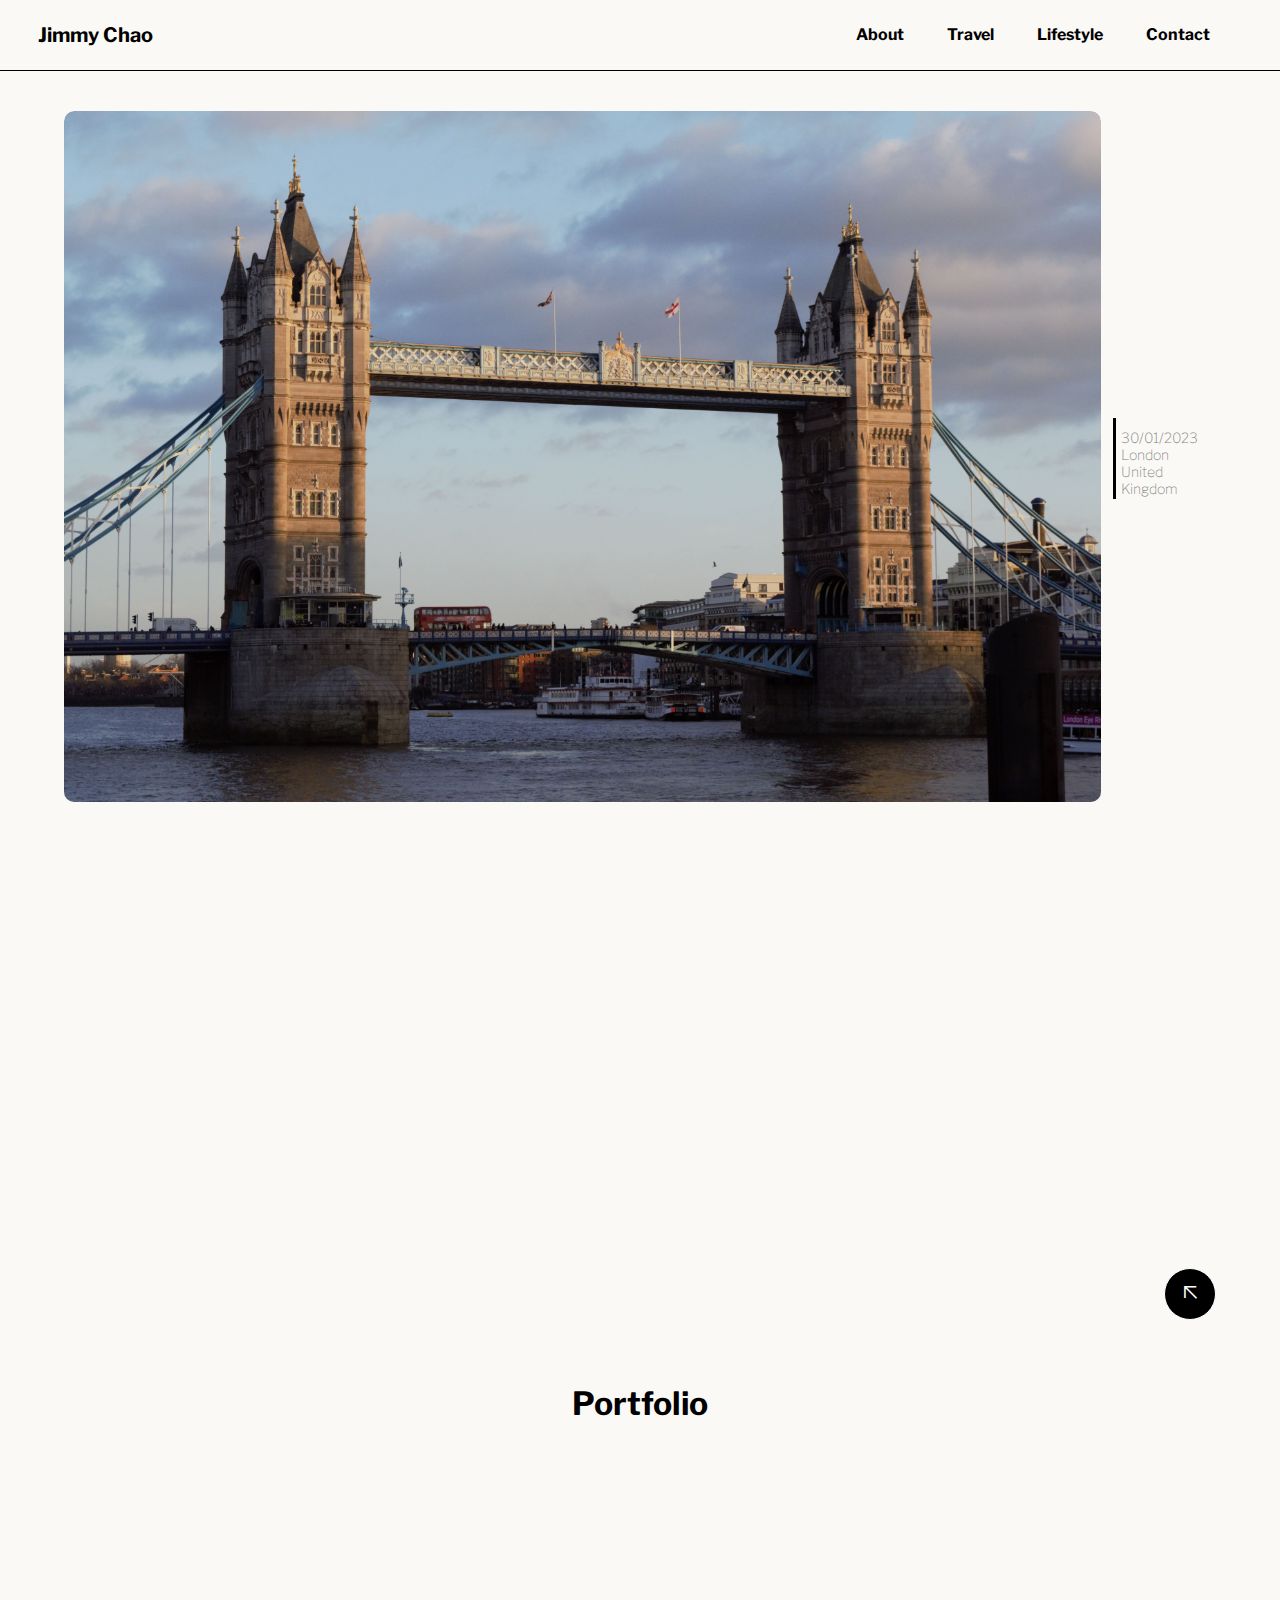
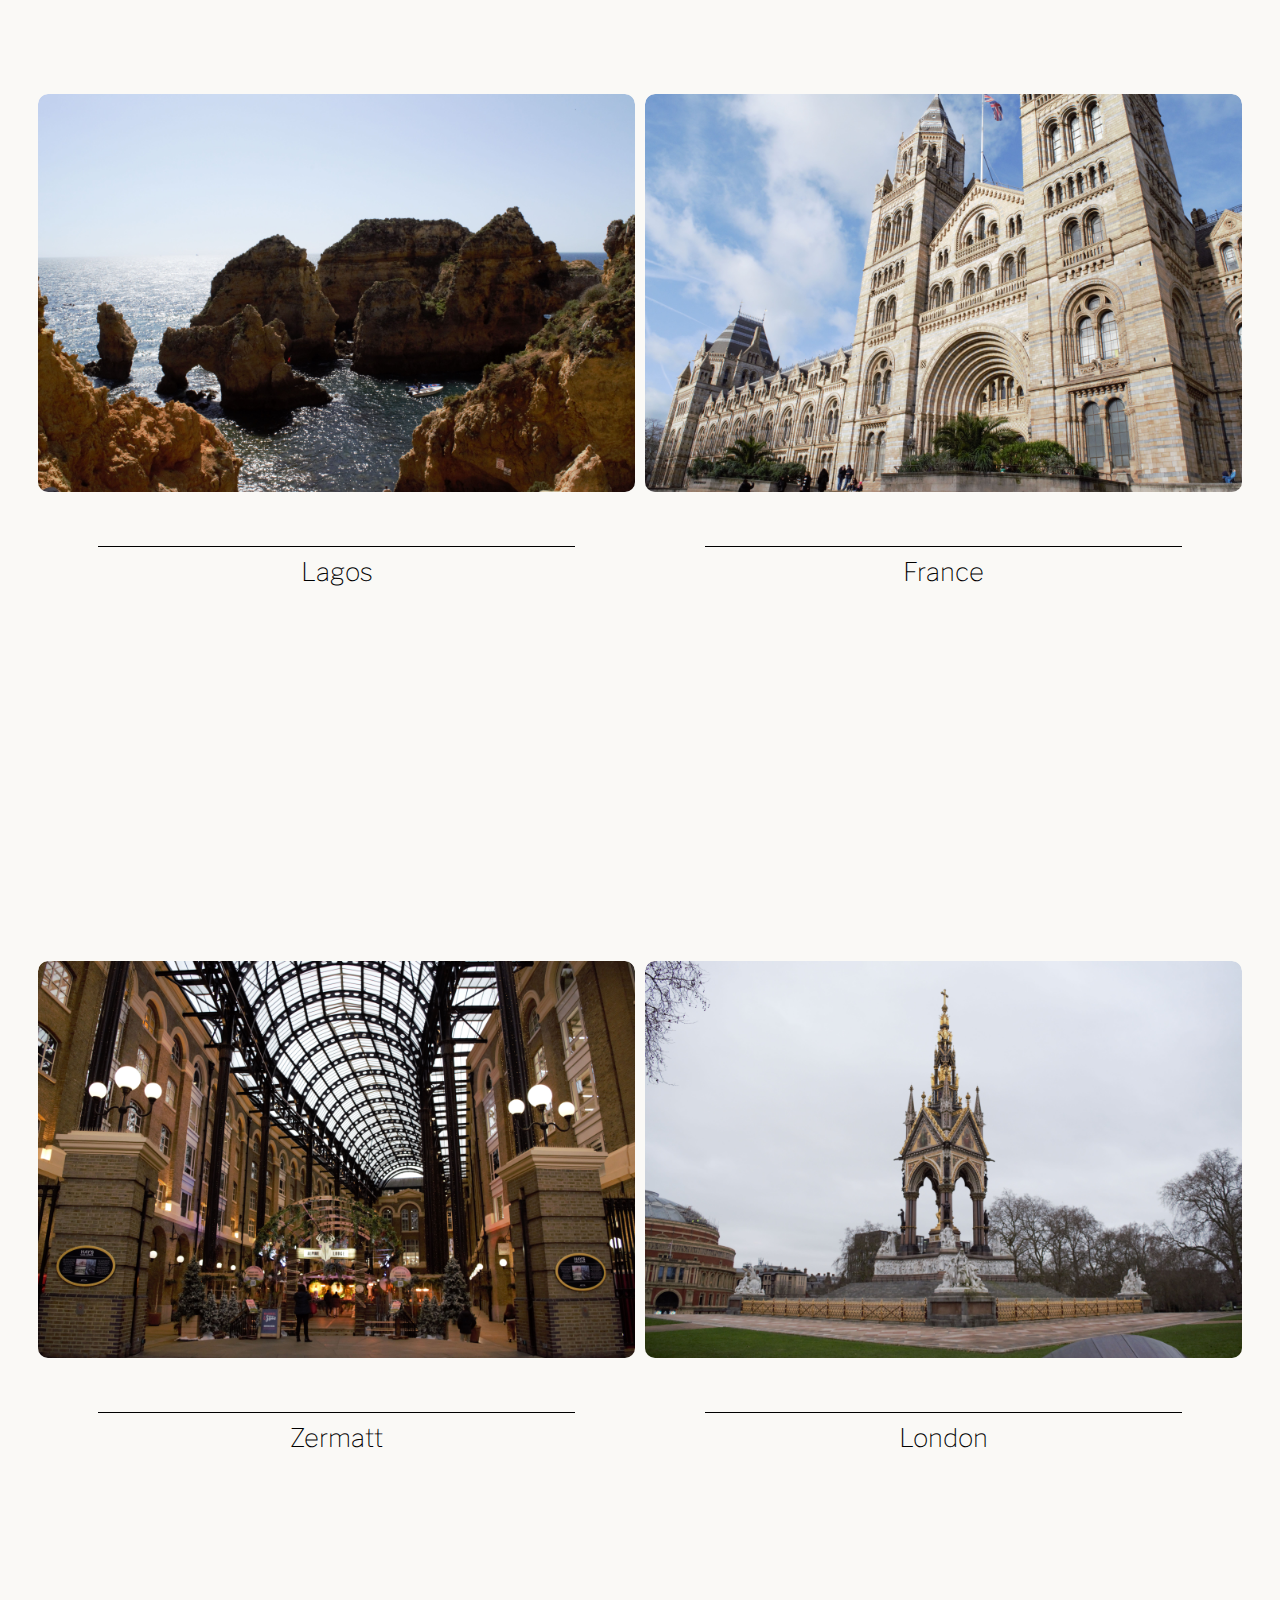
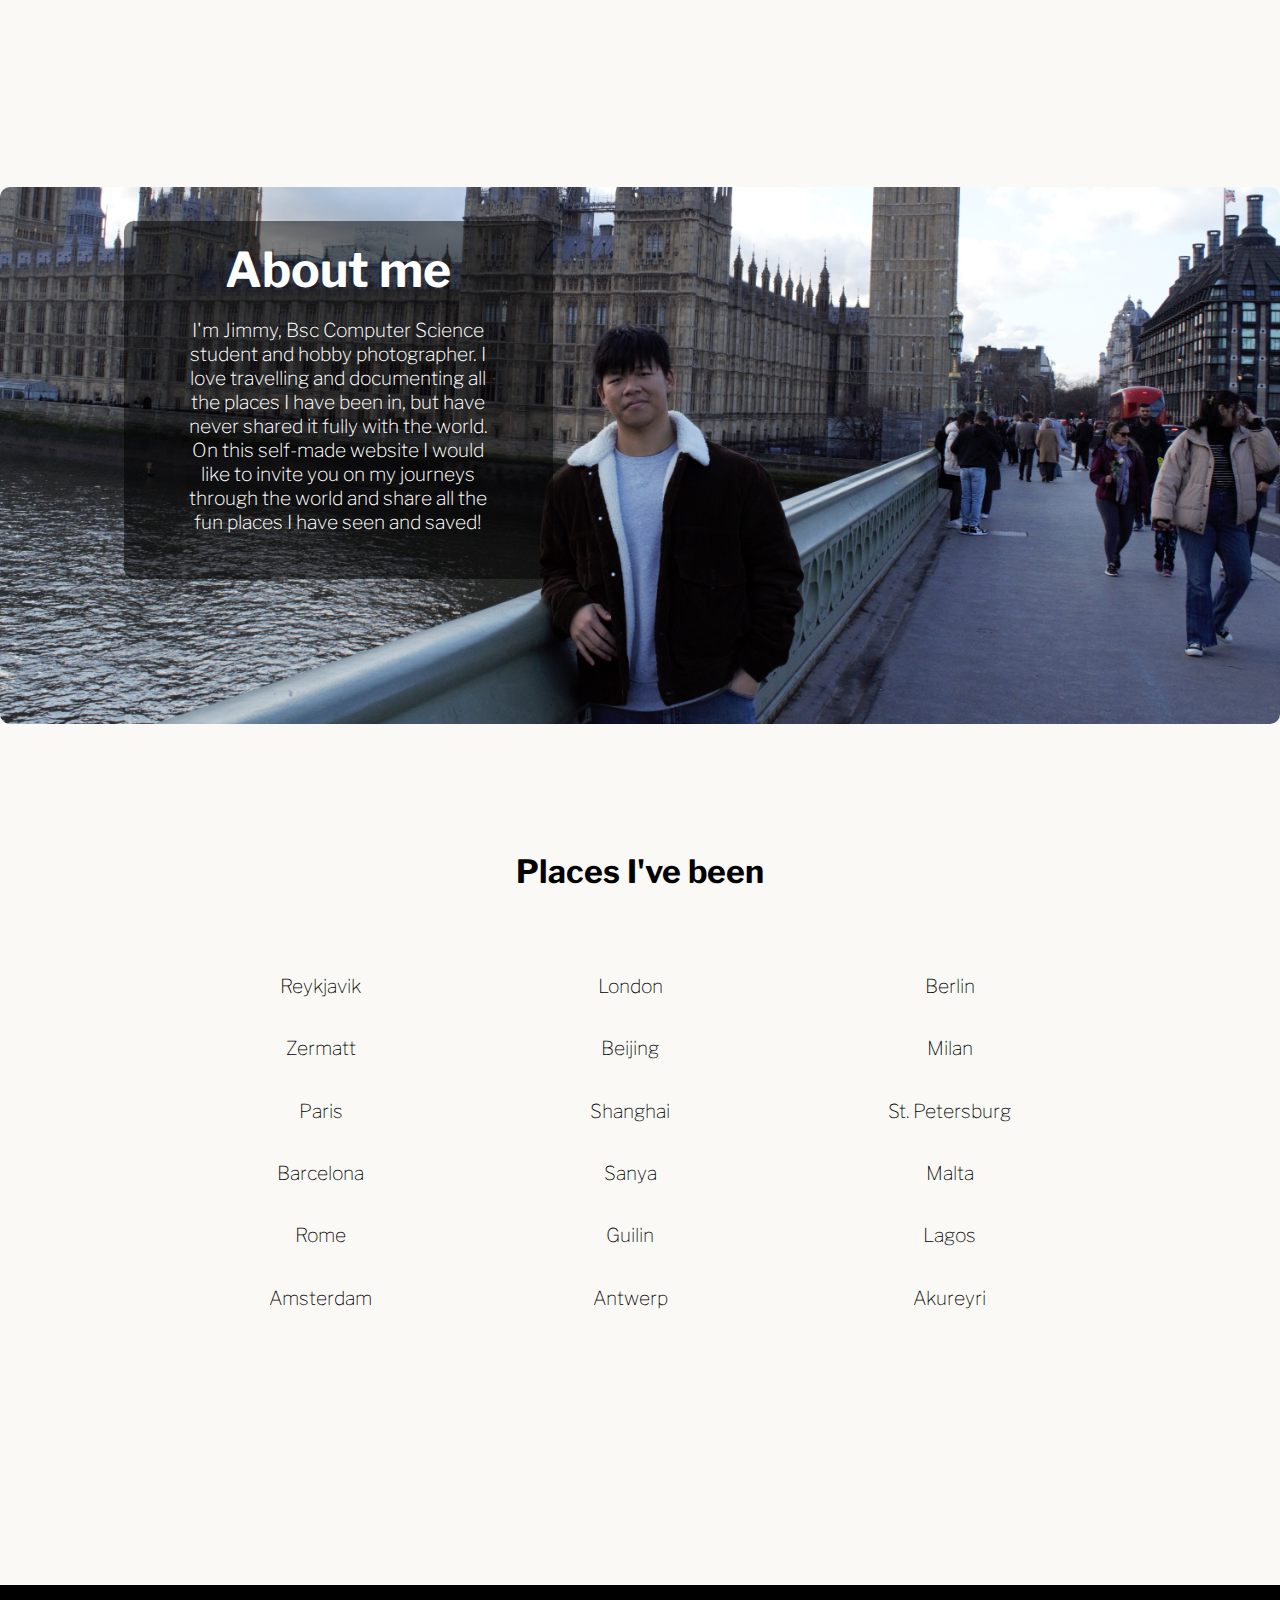
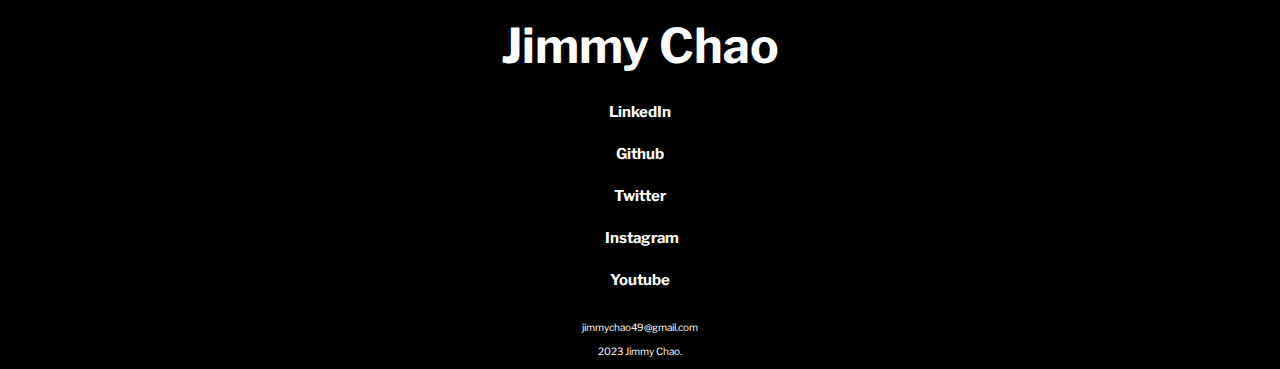
==== index.html @ b3ffdde3 "added images to london, lagos page" ====
<!DOCTYPE html>
<html lang="en">
<head>
    <script src="main.js"></script>
    <meta charset="UTF-8">
    <meta http-equiv="X-UA-Compatible" content="IE=edge">
    <meta name="viewport" content="width=device-width, initial-scale=1.0">
    <link rel="stylesheet" href="main.css">
    <title>Jimmy Chao</title>
    <link rel="stylesheet" href="https://cdnjs.cloudflare.com/ajax/libs/font-awesome/4.7.0/css/font-awesome.min.css">
    <link rel="preconnect" href="https://fonts.googleapis.com">
    <link rel="preconnect" href="https://fonts.gstatic.com" crossorigin>
    <link href="https://fonts.googleapis.com/css2?family=Libre+Franklin:wght@100;500;700&family=Unna:wght@400;700&display=swap" rel="stylesheet">
    <link rel="stylesheet" href="https://fonts.googleapis.com/css2?family=Material+Symbols+Outlined:opsz,wght,FILL,GRAD@20..48,100..700,0..1,-50..200" />
</head>

<body>

    <div class="navbar">
        <a class="navbrand" href="index.html"><h1 >Jimmy Chao</h1></a>

        <div id="myNav" class="overlay">
            <a href="javascript:void(0)" class="closebtn" onclick="closeNav()">&times;</a>
            <div class="overlaymenu">
                <a class="overlaycontent" href="#aboutme">About</a>
                <a class="overlaycontent" href="#">Travel</a>
                <a class="overlaycontent" href="#">Lifestyle</a>
                <a class="overlaycontent" href="#contact">Contact</a>
            </div>
        </div>
        <span class="hamburger" onclick="openNav()"><i class="fa fa-bars fa-2x" aria-hidden="true"></i></span>

    </div>

    <div class="highlighted" id="highlighted">
        <a class="box2" href="london.html"><img src="images/London/2.jpg"></a>  
        <div class="box1">
            <p class="imgtext">30/01/2023</p>
            <p class="imgtext">London</p>
            <p class="imgtext">United Kingdom</p>
        </div>
    </div>

    <a href="#top"><div class="arrowup"><span class="material-symbols-outlined">
        arrow_insert
        </span></div></a>

    <h2 class="showcasetitle">Portfolio</h2>
    <div class="showcase">
        <div class="showcasebox1">
            <a href="lagos22.html" class="showcaseimgbox"><img src="images/Lagos22/12.jpg"></a>
            <a href="comingsoon.html" class="showcasetextbox"><p>Lagos</p></a>
        </div>
        <div class="showcasebox2">
            <a class="showcaseimgbox" href="comingsoon.html"><img src="images/London/10.jpg"></a>
            <a class="showcasetextbox" href="comingsoon.html"><p>France</p></a>
        </div>
        <div class="showcasebox3">
            <a class="showcaseimgbox" href="comingsoon.html"><img src="images/London/4.jpg"></a>
            <a class="showcasetextbox" href="comingsoon.html"><p>Zermatt</p></a>
        </div>
        <div class="showcasebox4">
            <a class="showcaseimgbox" href="comingsoon.html"><img src="images/London/7.jpg"></a>
            <a class="showcasetextbox" href="comingsoon.html"><p>London</p></a>
        </div>
    </div>

    <div class="aboutme" id="aboutme">
        <img class="aboutmeimg" src="images/aboutme.jpg">
        <div class="abttextbox">
            <h1>About me</h1>
            <p> I'm Jimmy, Bsc Computer Science student and hobby photographer. 
                I love travelling and documenting all the places I have been in,
                but have never shared it fully with the world. On this self-made 
                website I would like to invite you on my journeys through the world
                and share all the fun places I have seen and saved!
            </p>
        </div>
    </div>

    <h2 id="Places">Places I've been</h2>
    <div class="placeslistbox">
        <ul class="itemlistbox1">
            <li><a href="comingsoon.html">Reykjavik</a></li>
            <li><a href="comingsoon.html">Zermatt</a></li>
            <li><a href="comingsoon.html">Paris</a></li>
            <li><a href="comingsoon.html">Barcelona</a></li>
            <li><a href="comingsoon.html">Rome</a></li>
            <li><a href="comingsoon.html">Amsterdam</a></li>
            </ul>
        <ul class="itemlistbox2">
            <li><a href="london.html">London</a></li>
            <li><a href="comingsoon.html">Beijing</a></li>
            <li><a href="comingsoon.html">Shanghai</a></li>
            <li><a href="comingsoon.html">Sanya</a></li>
            <li><a href="comingsoon.html">Guilin</a></li>
            <li><a href="comingsoon.html">Antwerp</a></li>
        </ul>
        <ul class="itemlistbox3">
            <li><a href="comingsoon.html">Berlin</a></li>
            <li><a href="comingsoon.html">Milan</a></li>
            <li><a href="comingsoon.html">St. Petersburg</a></li>
            <li><a href="comingsoon.html">Malta</a></li>
            <li><a href="lagos22.html">Lagos</a></li>
            <li><a href="comingsoon.html">Akureyri</a></li>
        </ul>
    </div>

    <footer id="contact">
        <a href="#top" class="footerBrand"><h1>Jimmy Chao</h1></a>
        <ul class="footerbox1">
            <li><a href="https://www.linkedin.com/in/jimmychao21"><i class="fa fa-linkedin-square fa-2x"></i><h5>LinkedIn</h5></a></li>
            <li><a href="https://github.com/Jimmychao49"><i class="fa fa-github fa-2x"></i><h5>Github</h5></a></li>
            <li><a href="index.html"><i class="fa fa-twitter fa-2x"></i><h5>Twitter</h5></a></li>
            <li><a href="https://www.instagram.com/jimmychao_/"><i class="fa fa-instagram fa-2x" aria-hidden="true"></i>
                <h5>Instagram</h5></a></li>
            <li><a href="index.html"><i class="fa fa-youtube-play fa-2x"></i><h5>Youtube</h5></a></li>
        </ul>

        <div class="footerbox2">
            <p>jimmychao49@gmail.com<br><br>2023 Jimmy Chao.</p>
        </div>
    </footer>


</body>
</html>
---- main.css ----
html {
    scroll-behavior: smooth;
    overflow-x: hidden;
}

body {
    margin: 0;
    padding: 0;
    font-family: "Libre Franklin";
    width: auto;
    background-color: #FAF9F6;
}

h2 {
    font-size: 32px;
    margin: 5% 0 5% 0;
    text-align: center;
}

a {
    color: black;
    text-decoration: none;
}

/*navbar*/
@media only screen and (min-width: 0px) and (max-width: 1030px) {
    .navbar {
        width: 100%;
        height: 50px;
        margin-top: 10px;
        border-bottom: 1px solid black;
    }

    .navbrand {
        width: 85%;
        display:inline-block;
        height: 20px;
        margin: 0;
        font-size: 10px;
    }

    .navbrand h1 {
        padding-left: 5%;
    }

    .overlay {
        height: 0;
        width: 100%;
        position: fixed;
        z-index: 1;
        top: 0;
        left: 0;
        background-color: rgb(0,0,0);
        background-color: rgba(0,0,0, 0.8);
        overflow-x: hidden;
        transition: 0.5s;
    }

    .overlaymenu {
        position: relative;
        top: 10%;
        width: 100%;
        text-align: center;
        margin-top: 30px;
      }

      .overlay a {
        padding: 20px;
        text-decoration: none;
        font-size: 36px;
        color: white;
        display: block;
        transition: 0.3s;
      }
      
      .overlay a:hover, .overlay a:focus {
        color: navy;
      }
      
      .overlay .closebtn {
        position: absolute;
        top: 20px;
        right: 45px;
        font-size: 60px;
      }
}

@media only screen and (min-width: 1030px) {
    .navbar {
        width: 100%;
        height: 60px;
        margin-top: 10px;
        border-bottom: 1px solid black;
    }

    .navbrand {
        width: 60%;
        display:inline-block;
        margin: 0;
        font-size: 10px;
    }

    .navbrand h1 {
        padding-left: 5%;
        transition: color 0.3s;
    }

    .navbrand h1:hover {
        color: navy;
    }

    .overlay {
        padding-right: 50px;
        padding-top: 15px;
        height: 100%;
        display: inline-block;
        float:right;
    }

    .overlay a:hover, .overlay a:focus {
        color: navy;
      }

    .overlaycontent {
        text-align: center;
        padding: 20px;
        font-weight: bold;
    }
    .closebtn {
        position: absolute;
        top: -50px;
        height: 0;
        width: 0;
    }

    .hamburger {
        position: absolute;
        top: -50px;
        width: 0;
        height: 0;
    }

}

/* Highlight area*/
@media only screen and (min-width: 0px) {
    .highlighted {
        display: grid;
        max-height: 65vh;
        padding: 10vw 3vw 0 3vw;
        margin-bottom: 100px;
    }

    .box1 {
        grid-row: 2;
        width: 90%;
        height: auto;
        padding-top: 10px;
        margin-top: 10px;
        border-top: 1px solid black;
        margin-left: auto;
        margin-right: auto;
        text-align: center;
        font-weight: 100;
    }

    .imgtext {
        color: gray;
        display: inline;
        margin: 0;
        border-left: 1px solid gray;
        padding: 0 5px 0 5px;
    }

    .box2 {
        grid-row: 1;
        width: 100%;
        max-height: 300px;
        float: left;
        border-radius: 10px;
    }

    .box2 img {
        max-height: 300px;
        width: 100%;
        border-radius: 10px;
        overflow: hidden;
        transform: scale(1);
        transition: transform 1s;
        object-position: center;
    }

    .box2 img:hover {
        transform: scale(1.2);
    }
}
@media only screen and (min-width: 767px) {
    .highlighted {
        display: grid;
        max-height: 65vh;
        padding: 10vw 3vw 0 3vw;
        margin-bottom: 300px;
    }

    .box1 {
        grid-row: 2;
        width: 80%;
        height: auto;
        padding-top: 10px;
        padding-left: 40px;
        border-top: 1px solid black;
        margin-left: auto;
        margin-right: auto;
        text-align: left;
        font-weight: 100;
        margin-top: 10px;
    }

    .imgtext {
        color: gray;
        display: inline;
        margin: 0;
        border-left: 1px solid gray;
        padding: 0  5px 0 5px;
    }

    .box2 {
        grid-row: 1;
        width: 100%;
        max-height: 700px;
        float: left;
        overflow: hidden;
    }

    .box2 img {
        max-height: 700px;
        width: 100%;
        border-radius: 10px;
        overflow: hidden;
    }

    .box2:hover {
        background-size: 250%;
    }
}
@media only screen and (min-width: 1030px) {
    .highlighted {
        display: grid;
        width: 90%;
        max-height: 65vh;
        padding: 2vw 3vw 0 3vw;
        margin: 0 auto 700px auto;
    }

    .box1 {
        grid-row: 1;
        grid-column: 2;
        width: auto;
        height: 70px;
        padding-top: 10%;
        padding-left: 0;
        border-left: 3px solid black;
        border-top: 0;
        margin: auto 0 auto 10%;
        text-align: left;
        font-weight: 100;
    }

    .imgtext {
        color: gray;
        display: block;
        margin: 0;
        padding: 0 5px 0 5px;
        border-bottom: 0;
        font-size: 14px;
        border-left: 0;
    }

    .box2 {
        grid-row: 1;
        width: auto;
        max-height: 900px;
        float: left;
        overflow: hidden;
    }

    .box2 img {
        max-height: 900px;
        width: 100%;
        border-radius: 10px;
        overflow: hidden;
    }

    .box2:hover {
        background-size: 250%;
    }
}



.headlinetext {
    font-family: "Unna";
    color: black;
    margin: auto;
    float: left;
    font-size: 5vw;
}/* END highlight area */

.arrowup {
    position: -webkit-sticky;
    position: -moz-sticky;
    position: -o-sticky;
    position: -ms-sticky;
    position: sticky;
    overflow: hidden;
    top: 90vh;
    background-color: black;
    border-radius: 50px;
    width: 50px;
    height: 50px;
    margin: -10% 5% 5% auto;
    border: 1px solid white;
    transition: background-color 0.5s, border 0.5s;
    z-index: 10;
}

.material-symbols-outlined {
    overflow: hidden;
  font-variation-settings:
  'FILL' 0,
  'wght' 400,
  'GRAD' 0,
  'opsz' 100;
  color: white;
  padding: 25%;
  border-radius: 50px;
  transition: color 0.5s;
}

.arrowup:hover  {
    background-color: white;
    border: 1px solid black;
}

.material-symbols-outlined:hover {
    color: black;
}
/*START showcase area */

@media only screen and (min-width: 0px) {
    .showcase {
        margin: auto;
        display: grid;
        height: 180vh;
        overflow: hidden;
        padding: 3vw;
        margin-bottom: 10vh;
    }

    .showcasebox1 {
        margin-left: auto;
        margin-right: auto;
        grid-row: 1;
    }
    .showcasebox2 {
        margin-left: auto;
        margin-right: auto;
        grid-row: 2;
    }
    .showcasebox3 {
        grid-row: 3;
        margin-left: auto;
        margin-right: auto;

    }
    .showcasebox4 {
        grid-row: 4;
        margin-left: auto;
        margin-right: auto;
    }

    .showcasetextbox p {
        border-top: 1px solid black;
        width: 80%;
        padding-top: 1vh;
        margin-left: auto;
        margin-right: auto;
        text-align: center;
        font-weight: 100;
        font-size: 5vw;
    }

    .showcaseimgbox {
        display: block;
        width: auto;
        max-height: 300px;
        overflow: hidden;
        margin: 0;
        border-radius: 10px;
    }

    .showcaseimgbox img {
        width: 100%;
        max-height: 300px;
        border-radius: 10px;
        transform: scale(1);
        transition: transform 1s;
        object-position: center;
    }

    .showcaseimgbox img:hover {
        transform: scale(1.2);
    }
}
@media only screen and (max-height: 750px) {
    .showcase {
        height: 230vh;
    }
}
@media only screen and (min-width: 767px) {
    .showcase {
        display: grid;
        height: 250vh;
        overflow: hidden;
    }

    .showcasebox1 {
        margin-left: auto;
        margin-right: auto;
        grid-row: 1;
    }
    .showcasebox2 {
        margin-left: auto;
        margin-right: auto;
        grid-row: 2;
    }
    .showcasebox3 {
        grid-row: 3;
        margin-left: auto;
        margin-right: auto;

    }
    .showcasebox4 {
        grid-row: 4;
        margin-left: auto;
        margin-right: auto;
    }

    .showcasetextbox p {
        display: block;
        border-top: 1px solid black;
        width: 80%;
        padding-top: 10px;
        margin-left: auto;
        margin-right: auto;
        text-align: center;
        margin-top: 50px;
    }

    .showcaseimgbox {
        width: 100%;
        max-height: 1000px;
        overflow: hidden;
        margin: 0;
    }

    .showcaseimgbox img {
        width: 100%;
        max-height: 1000px;
        border-radius: 10px;
    }
}
@media only screen and (max-height: 1000px) and (min-width: 767px) {
    .showcase {
        height: 350vh;
    }
}
@media only screen and (min-width: 1030px) {
    .showcase {
        display: grid;
        max-height: 200vh;
        margin-bottom: 100px;
        overflow: hidden;
        grid-gap: 10px;
        box-sizing: border-box;
        align-items: center;
        justify-content: center;
        grid-auto-columns: 1fr;
    }

    .showcasebox1 {
        margin-left: auto;
        margin-right: auto;
        grid-column: 1;
        grid-row: 1;
    }
    .showcasebox2 {
        margin-left: auto;
        margin-right: auto;
        grid-column: 2;
        grid-row: 1;
    }
    .showcasebox3 {
        grid-row: 2;
        grid-column: 1;
        margin-left: auto;
        margin-right: auto;

    }
    .showcasebox4 {
        grid-row: 2;
        grid-column: 2;
        margin-left: auto;
        margin-right: auto;
    }

    .showcasetextbox p {
        border-top: 1px solid black;
        width: 80%;
        padding-top: 1vh;
        margin-left: auto;
        margin-right: auto;
        text-align: center;
        font-size: 2vw;
    }

    .showcaseimgbox {
        display: block;
        max-width: 100%;
        max-height: 900px;
        overflow: hidden;
        margin: 0;
        border-radius: 10px;

    }

    .showcaseimgbox img {
        width: 100%;
        max-height: 900px;
    }
}

/*START aboutme area*/
@media only screen and (min-width: 0px) {
    .aboutme {
        margin: 3vw;
        margin-top: 10vh;
        height: 80vh;
        background-size: cover;
        border-radius: 10px 10px 0px 0px;
        overflow: hidden;
    }

    .aboutmeimg {
        width: 100%;
        max-height: 50vh;
        margin: 0;
    }
    
    .abttextbox {
        margin-top: -10px;
        width: 100%;
        height: auto;
        background-color: rgba(0,0,0,0.9);
        color: white;
        border-radius: 0 0 10px 10px;
    }
    
    .abttextbox p {
        font-size: 4.5vw;
        padding: 0 2vw 0 2vw;
        font-weight: 200;
        text-align: center;
        padding-bottom: 5vw;
    }
    
    .abttextbox h1 {
        text-align: center;
        margin: 0;
        padding: 20px 0px 0px 0px;
        font-size: 10vw;
    }
}
@media only screen and (min-width: 767px) {
    .aboutme {
        margin: 3vw;
        margin-top: 10vh;
        height: 100vh;
        background-size: cover;
        border-radius: 10px 10px 0px 0px;
        overflow: hidden;
    }

    .aboutmeimg {
        width: 100%;
        height: auto;
        margin: 0;
    }
    
    .abttextbox {
        margin-top: -10px;
        width: 100%;
        height: auto;
        background-color: rgba(0,0,0,0.9);
        color: white;
        border-radius: 0 0 10px 10px;
        padding-bottom: 5vw;
    }
    
    .abttextbox p {
        font-size: 3vw;
        padding: 0 2vw 0 2vw;
        font-weight: 200;
        text-align: center;
    }

    .abttextbox h1 {
        text-align: center;
        margin: 0;
        padding: 40px 0px 0px 0px;
        font-size: 6vw;
    }
}
@media only screen and (max-height: 1000px) and (min-width: 767px) {
    .aboutme {
        height: 120vh;
    }

    .aboutmeimg {
        max-height: 900px;
        width: 100%;
    }

}
@media only screen and (min-width: 1030px) {
    .aboutme {
        margin: 5% 0 5% 0;
        padding: 2%;
        height: 54vh;
        background-image: url("images/aboutme.jpg");
        background-position: bottom 20% left 10%;
        background-size: cover;
        border-radius: 10px;
    }

    .aboutmeimg {
        width: 0;
        height: 0;
    }
    
    .abttextbox {
        margin-left: 8%;
        padding: 0px 30px 0px 30px;
        width: 30%;
        height: auto;
        background-color: rgba(0,0,0,0.5);
        color: white;
        border-radius: 10px;
        padding-bottom: 2vw;
    }
    
    .abttextbox p {
        font-size: 1.5vw;
        font-weight: 200;
    }
    
    .abttextbox h1 {
        margin-top: 0;
        padding: 20px 0px 0px 0px;
        font-size: 48px;
    }
}
/*END aboutme area*/

#Places {
    margin-top: 10%;
}
/*START placeslist area */
@media only screen and (min-width: 0px) {
    .placeslistbox {
        display: grid;
        margin: 5% 12.5% 5% 12.5%;
        height: 45vh;
        overflow: hidden;
    }

    .placeslistbox li {
        padding: 3vw;
        font-weight: 100;
    }
    
    .itemlistbox1 {
        grid-row: 1;
        grid-column: 1;
        width: 100%;
        height: auto;
        float: center;
        padding: 0;
        margin: 0;
        list-style-type: none;
        text-align: center;
        font-size: 5vw;
    }

    .itemlistbox2 {
        grid-row: 1;
        grid-column: 1;
        height: 0;
        width: 0;
        font-size: 0;
    }

    .itemlistbox3 {
        grid-row: 1;
        grid-column: 1;
        height: 0;
        width: 0;
        font-size: 0;
    }
}
@media only screen and (min-width: 767px) {
    .placeslistbox {
        display: grid;
        margin: 5% 12.5% 5% 12.5%;
        height: 40vh;
        overflow: hidden;
    }

    .placeslistbox li {
        padding: 3vw;
        font-weight: 100;
    }
    
    .itemlistbox1 {
        grid-row: 1;
        grid-column: 1;
        width: 100%;
        height: auto;
        float: center;
        padding: 0;
        margin: 0;
        list-style-type: none;
        text-align: center;
        font-size: 2vw;
    }

    .itemlistbox2 {
        grid-row: 1;
        grid-column: 2;
        width: 100%;
        height: auto;
        float: center;
        padding: 0;
        margin: 0;
        list-style-type: none;
        text-align: center;
        font-size: 2vw;
    }

    .itemlistbox3 {
        grid-row: 1;
        grid-column: 3;
        width: 100%;
        height: auto;
        float: center;
        padding: 0;
        margin: 0;
        list-style-type: none;
        text-align: center;
        font-size: 2vw;
    }
}
@media only screen and (max-height: 1000px) and (min-width: 767px) {
    .placeslistbox {
        height: 60vh;
    }
}
@media only screen and (min-width: 1030px) {
    .placeslistbox {
        display: grid;
        margin-bottom: 10vh;
        height: 60vh;
        overflow: hidden;
    }

    .placeslistbox li {
        padding: 1.5vw;
        font-weight: 100;
        
    }

    .placeslistbox a {
        transition: color 0.3s;
    }
    
    .placeslistbox a:hover {
        color: darkblue;
    }
    
    .itemlistbox1 {
        grid-row: 1;
        grid-column: 1;
        width: 100%;
        height: auto;
        float: center;
        padding: 0;
        margin: 0;
        list-style-type: none;
        text-align: center;
        font-size: 1.5vw;
    }

    .itemlistbox2 {
        grid-row: 1;
        grid-column: 2;
        width: 100%;
        height: auto;
        float: center;
        padding: 0;
        margin: 0;
        list-style-type: none;
        text-align: center;
        font-size: 1.5vw;
    }

    .itemlistbox3 {
        grid-row: 1;
        grid-column: 3;
        width: 100%;
        height: auto;
        float: center;
        padding: 0;
        margin: 0;
        list-style-type: none;
        text-align: center;
        font-size: 1.5vw;
    }
}


/*footer */
@media only screen and (min-width: 0px) {
    footer {
        display: grid;
        margin-top: 5%;
        color: white;
        background-color: black;
        height: 500px;
        padding: 0 10% 5% 10%;
        overflow: hidden;
    }

    .footerBrand {
        grid-row: 1;
        text-align: center;
        margin: 0;
        height: 50px;
        padding: 50px 0px 20px 0px;
        color: white;
        font-size: 5vw;
    }
    
    .footerbox1 {
        display: block;
        grid-row: 2;
        color: white;
        padding: 0vw;
        text-align: center;
        width: 100%;
        height: auto;
        list-style-type: none;
    }

    .footerbox1 li {
        display: inline;
        padding-top: 3vw;
    }

    .footerbox1 h5 {
        display: inline;
        color: white;
        width: auto;
        font-size: 0;
        transition: color 0.3s;
    }

    .footerbox1 h5:hover {
        color: darkblue;
    }

    .footerbox1 a {
        padding: 10px;
        color: white;
    }

    .footerbox2 {
        grid-row: 3;
        font-size: 4vw;
        text-align: center;
    }
}
@media only screen and (min-width: 767px) {
    footer {
        height: 320px;
    }

    .footerBrand {
        grid-row: 1;
        font-size: 24px;
        padding: 0;
    }

    .footerbox1 {
        display: block;
        grid-row: 2;
        margin-top: 50px;
    }

    .footerbox1 a {
        display: block;
        color: black;
        padding: 5px;
    }
    .footerbox1 h5 {
        font-size: 15px;
        padding: 0;
    }

    .footerbox1 li {
        padding-top: 1vw;
    }

    .footerbox1 i {
        width: 0;
    }

    .footerbox2 {
        text-align: center;
        font-size: 10px;
        margin: 0;
    }
}
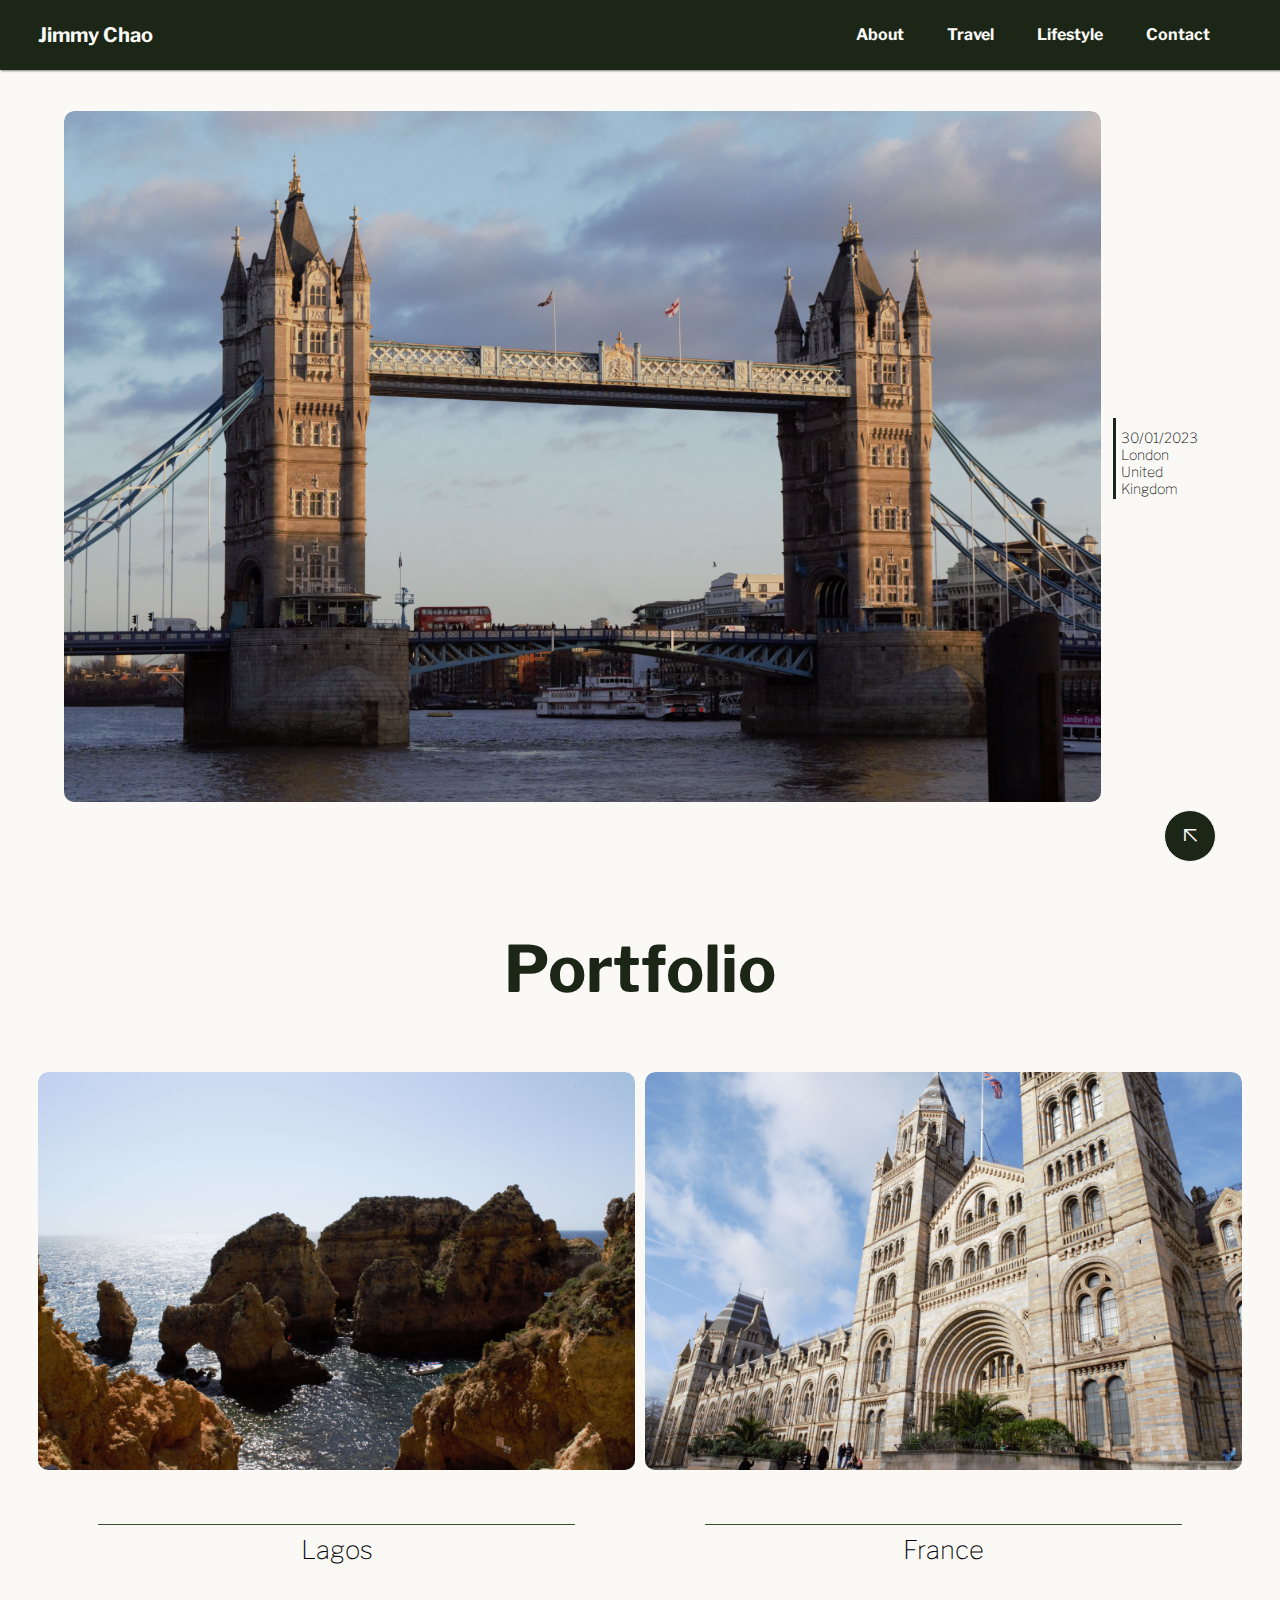
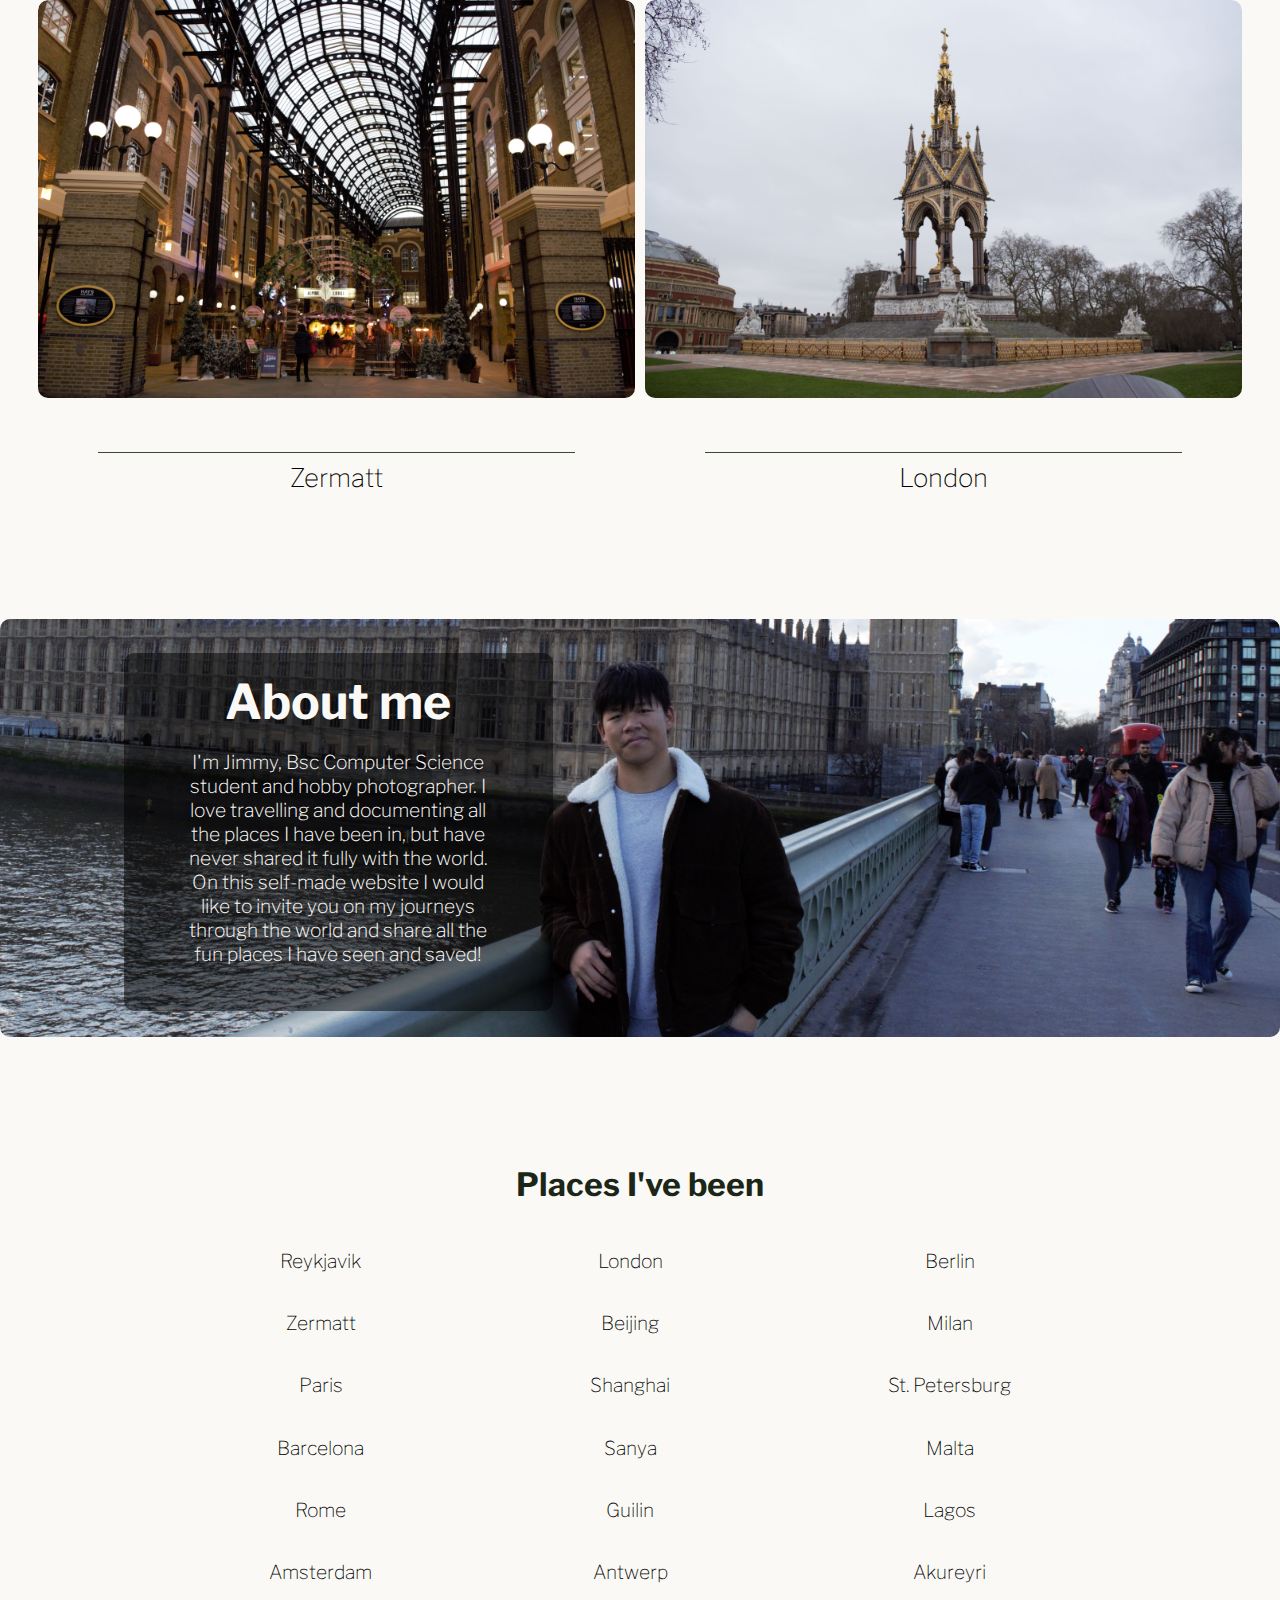
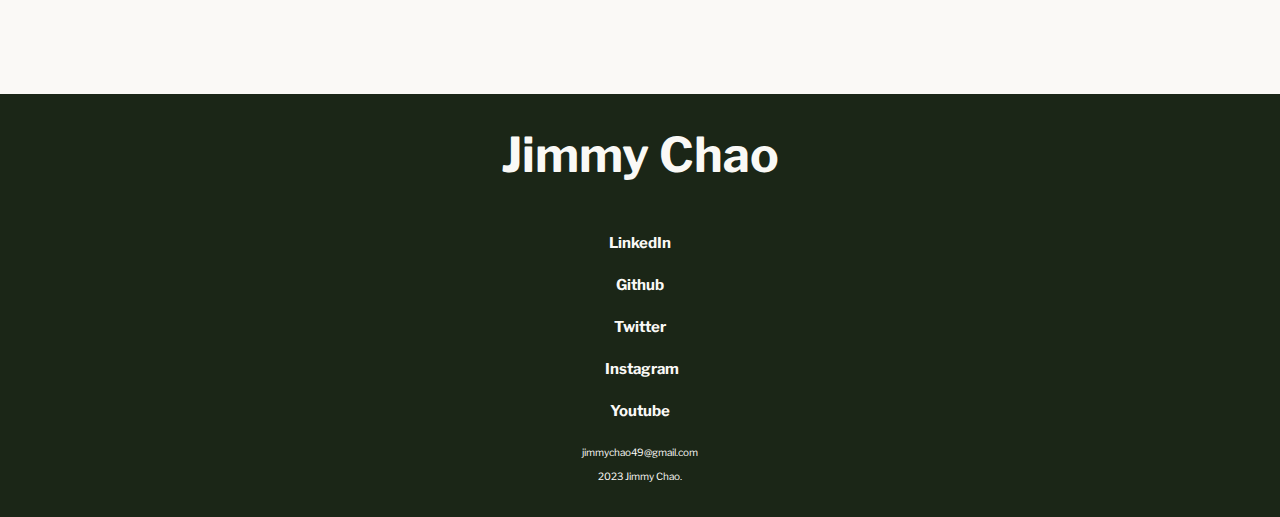
==== commit 25d4c71f: "added colors, fixed responsive heights" ====
--- a/index.html
+++ b/index.html
@@ -41,7 +41,7 @@
         </div>
     </div>
 
-    <a href="#top"><div class="arrowup"><span class="material-symbols-outlined">
+    <a href="#top" onclick="closeNav()"><div class="arrowup"><span class="material-symbols-outlined">
         arrow_insert
         </span></div></a>
 
--- a/main.css
+++ b/main.css
@@ -27,8 +27,10 @@
     .navbar {
         width: 100%;
         height: 50px;
-        margin-top: 10px;
-        border-bottom: 1px solid black;
+        padding-top: 10px;
+        border-bottom: 1px solid rgba(0,0,0,0.5);
+        box-shadow: 1px 1px 3px rgba(0,0,0,0.5);
+        background-color: #1B2617;
     }
 
     .navbrand {
@@ -41,6 +43,7 @@
 
     .navbrand h1 {
         padding-left: 5%;
+        color: #FAF9F6;
     }
 
     .overlay {
@@ -50,8 +53,7 @@
         z-index: 1;
         top: 0;
         left: 0;
-        background-color: rgb(0,0,0);
-        background-color: rgba(0,0,0, 0.8);
+        background-color: #1B2617;
         overflow-x: hidden;
         transition: 0.5s;
     }
@@ -68,13 +70,13 @@
         padding: 20px;
         text-decoration: none;
         font-size: 36px;
-        color: white;
+        color: #FAF9F6;
         display: block;
         transition: 0.3s;
       }
       
       .overlay a:hover, .overlay a:focus {
-        color: navy;
+        color: #B8BDB5;
       }
       
       .overlay .closebtn {
@@ -83,14 +85,19 @@
         right: 45px;
         font-size: 60px;
       }
+
+      .hamburger i {
+        color: #FAF9F6;
+      }
 }
 
 @media only screen and (min-width: 1030px) {
     .navbar {
         width: 100%;
         height: 60px;
-        margin-top: 10px;
-        border-bottom: 1px solid black;
+        padding-top: 10px;
+        box-shadow: 1px 1px 2px rgba(0,0,0,0.5);
+        background-color: #1B2617;
     }
 
     .navbrand {
@@ -103,10 +110,11 @@
     .navbrand h1 {
         padding-left: 5%;
         transition: color 0.3s;
+        color: #FAF9F6;
     }
 
     .navbrand h1:hover {
-        color: navy;
+        color: #B8BDB5;
     }
 
     .overlay {
@@ -114,11 +122,20 @@
         padding-top: 15px;
         height: 100%;
         display: inline-block;
-        float:right;
+        float: right;
+    }
+
+    .overlaymenu a {
+        color: #FAF9F6;
+        transition: color 0.3s;
+    }
+
+    .overlaymenu a:hover {
+        color: #B8BDB5;
     }
 
     .overlay a:hover, .overlay a:focus {
-        color: navy;
+        color: #B8BDB5;
       }
 
     .overlaycontent {
@@ -139,7 +156,6 @@
         width: 0;
         height: 0;
     }
-
 }
 
 /* Highlight area*/
@@ -148,7 +164,7 @@
         display: grid;
         max-height: 65vh;
         padding: 10vw 3vw 0 3vw;
-        margin-bottom: 100px;
+        margin-bottom: 50px;
     }
 
     .box1 {
@@ -157,7 +173,7 @@
         height: auto;
         padding-top: 10px;
         margin-top: 10px;
-        border-top: 1px solid black;
+        border-top: 1px solid #1B2617;
         margin-left: auto;
         margin-right: auto;
         text-align: center;
@@ -165,23 +181,24 @@
     }
 
     .imgtext {
-        color: gray;
+        color: black;
         display: inline;
         margin: 0;
-        border-left: 1px solid gray;
+        border-left: 1px solid #1B2617;
         padding: 0 5px 0 5px;
     }
 
     .box2 {
         grid-row: 1;
         width: 100%;
-        max-height: 300px;
+        max-height: auto;
         float: left;
         border-radius: 10px;
+        overflow:hidden;
     }
 
     .box2 img {
-        max-height: 300px;
+        max-height: auto;
         width: 100%;
         border-radius: 10px;
         overflow: hidden;
@@ -199,7 +216,7 @@
         display: grid;
         max-height: 65vh;
         padding: 10vw 3vw 0 3vw;
-        margin-bottom: 300px;
+        margin-bottom: 150px;
     }
 
     .box1 {
@@ -208,20 +225,12 @@
         height: auto;
         padding-top: 10px;
         padding-left: 40px;
-        border-top: 1px solid black;
+        border-top: 1px solid #1B2617;
         margin-left: auto;
         margin-right: auto;
         text-align: left;
         font-weight: 100;
         margin-top: 10px;
-    }
-
-    .imgtext {
-        color: gray;
-        display: inline;
-        margin: 0;
-        border-left: 1px solid gray;
-        padding: 0  5px 0 5px;
     }
 
     .box2 {
@@ -247,9 +256,9 @@
     .highlighted {
         display: grid;
         width: 90%;
-        max-height: 65vh;
+        max-height: 500vh;
         padding: 2vw 3vw 0 3vw;
-        margin: 0 auto 700px auto;
+        margin: 0 auto 100px auto;
     }
 
     .box1 {
@@ -259,7 +268,7 @@
         height: 70px;
         padding-top: 10%;
         padding-left: 0;
-        border-left: 3px solid black;
+        border-left: 3px solid #1B2617;
         border-top: 0;
         margin: auto 0 auto 10%;
         text-align: left;
@@ -267,7 +276,7 @@
     }
 
     .imgtext {
-        color: gray;
+        color: black;
         display: block;
         margin: 0;
         padding: 0 5px 0 5px;
@@ -296,13 +305,9 @@
     }
 }
 
-
-
-.headlinetext {
-    font-family: "Unna";
-    color: black;
-    margin: auto;
-    float: left;
+.showcasetitle {
+    margin-top: 100px;
+    color: #1B2617;
     font-size: 5vw;
 }/* END highlight area */
 
@@ -314,12 +319,12 @@
     position: sticky;
     overflow: hidden;
     top: 90vh;
-    background-color: black;
+    background-color: #1B2617;
     border-radius: 50px;
     width: 50px;
     height: 50px;
     margin: -10% 5% 5% auto;
-    border: 1px solid white;
+    border: 1px solid #FAF9F6;
     transition: background-color 0.5s, border 0.5s;
     z-index: 10;
 }
@@ -331,56 +336,58 @@
   'wght' 400,
   'GRAD' 0,
   'opsz' 100;
-  color: white;
+  color: #FAF9F6;
   padding: 25%;
   border-radius: 50px;
   transition: color 0.5s;
 }
 
 .arrowup:hover  {
-    background-color: white;
-    border: 1px solid black;
+    background-color: #FAF9F6;
+    border: 1px solid #1B2617;
 }
 
 .material-symbols-outlined:hover {
-    color: black;
+    color: #1B2617;
 }
 /*START showcase area */
 
 @media only screen and (min-width: 0px) {
     .showcase {
-        margin: auto;
         display: grid;
-        height: 180vh;
-        overflow: hidden;
-        padding: 3vw;
-        margin-bottom: 10vh;
+        max-height: 1000vh;
+        overflow: hidden;
+        margin: 3vw;
     }
 
     .showcasebox1 {
         margin-left: auto;
         margin-right: auto;
+        height: auto;
         grid-row: 1;
     }
     .showcasebox2 {
         margin-left: auto;
         margin-right: auto;
+        height: auto;
         grid-row: 2;
     }
     .showcasebox3 {
         grid-row: 3;
         margin-left: auto;
         margin-right: auto;
-
+        height: auto;
     }
     .showcasebox4 {
         grid-row: 4;
         margin-left: auto;
         margin-right: auto;
+        height: auto;
     }
 
     .showcasetextbox p {
-        border-top: 1px solid black;
+        border-top: 1px solid #364d2e;
+        color: black;
         width: 80%;
         padding-top: 1vh;
         margin-left: auto;
@@ -412,15 +419,10 @@
         transform: scale(1.2);
     }
 }
-@media only screen and (max-height: 750px) {
-    .showcase {
-        height: 230vh;
-    }
-}
 @media only screen and (min-width: 767px) {
     .showcase {
         display: grid;
-        height: 250vh;
+        max-height: 500vh;
         overflow: hidden;
     }
 
@@ -448,7 +450,7 @@
 
     .showcasetextbox p {
         display: block;
-        border-top: 1px solid black;
+        border-top: 1px solid #364d2e;
         width: 80%;
         padding-top: 10px;
         margin-left: auto;
@@ -468,11 +470,6 @@
         width: 100%;
         max-height: 1000px;
         border-radius: 10px;
-    }
-}
-@media only screen and (max-height: 1000px) and (min-width: 767px) {
-    .showcase {
-        height: 350vh;
     }
 }
 @media only screen and (min-width: 1030px) {
@@ -515,7 +512,7 @@
     }
 
     .showcasetextbox p {
-        border-top: 1px solid black;
+        border-top: 1px solid #364d2e;
         width: 80%;
         padding-top: 1vh;
         margin-left: auto;
@@ -544,8 +541,8 @@
 @media only screen and (min-width: 0px) {
     .aboutme {
         margin: 3vw;
-        margin-top: 10vh;
-        height: 80vh;
+        margin-top: 5vh;
+        max-height: 500vh;
         background-size: cover;
         border-radius: 10px 10px 0px 0px;
         overflow: hidden;
@@ -553,7 +550,7 @@
 
     .aboutmeimg {
         width: 100%;
-        max-height: 50vh;
+        max-height: auto;
         margin: 0;
     }
     
@@ -562,7 +559,7 @@
         width: 100%;
         height: auto;
         background-color: rgba(0,0,0,0.9);
-        color: white;
+        color: #FAF9F6;
         border-radius: 0 0 10px 10px;
     }
     
@@ -584,8 +581,8 @@
 @media only screen and (min-width: 767px) {
     .aboutme {
         margin: 3vw;
-        margin-top: 10vh;
-        height: 100vh;
+        margin-top: 5vh;
+        max-height: 500vh;
         background-size: cover;
         border-radius: 10px 10px 0px 0px;
         overflow: hidden;
@@ -602,7 +599,7 @@
         width: 100%;
         height: auto;
         background-color: rgba(0,0,0,0.9);
-        color: white;
+        color: #FAF9F6;
         border-radius: 0 0 10px 10px;
         padding-bottom: 5vw;
     }
@@ -621,22 +618,11 @@
         font-size: 6vw;
     }
 }
-@media only screen and (max-height: 1000px) and (min-width: 767px) {
-    .aboutme {
-        height: 120vh;
-    }
-
-    .aboutmeimg {
-        max-height: 900px;
-        width: 100%;
-    }
-
-}
 @media only screen and (min-width: 1030px) {
     .aboutme {
         margin: 5% 0 5% 0;
         padding: 2%;
-        height: 54vh;
+        max-height: 60vh;
         background-image: url("images/aboutme.jpg");
         background-position: bottom 20% left 10%;
         background-size: cover;
@@ -654,7 +640,7 @@
         width: 30%;
         height: auto;
         background-color: rgba(0,0,0,0.5);
-        color: white;
+        color: #FAF9F6;
         border-radius: 10px;
         padding-bottom: 2vw;
     }
@@ -673,14 +659,16 @@
 /*END aboutme area*/
 
 #Places {
+    color:#1B2617;
     margin-top: 10%;
+    margin-bottom: 0;
 }
 /*START placeslist area */
 @media only screen and (min-width: 0px) {
     .placeslistbox {
         display: grid;
-        margin: 5% 12.5% 5% 12.5%;
-        height: 45vh;
+        margin: 2% 12.5% 5% 12.5%;
+        max-height: 500vh;
         overflow: hidden;
     }
 
@@ -721,8 +709,8 @@
 @media only screen and (min-width: 767px) {
     .placeslistbox {
         display: grid;
-        margin: 5% 12.5% 5% 12.5%;
-        height: 40vh;
+        margin: 2% 12.5% 5% 12.5%;
+        max-height: 70vh;
         overflow: hidden;
     }
 
@@ -768,18 +756,13 @@
         list-style-type: none;
         text-align: center;
         font-size: 2vw;
-    }
-}
-@media only screen and (max-height: 1000px) and (min-width: 767px) {
-    .placeslistbox {
-        height: 60vh;
     }
 }
 @media only screen and (min-width: 1030px) {
     .placeslistbox {
         display: grid;
         margin-bottom: 10vh;
-        height: 60vh;
+        max-height: 60vh;
         overflow: hidden;
     }
 
@@ -794,7 +777,7 @@
     }
     
     .placeslistbox a:hover {
-        color: darkblue;
+        color: #364d2e;
     }
     
     .itemlistbox1 {
@@ -843,10 +826,10 @@
     footer {
         display: grid;
         margin-top: 5%;
-        color: white;
-        background-color: black;
-        height: 500px;
-        padding: 0 10% 5% 10%;
+        color: #FAF9F6;
+        background-color: #1B2617;
+        max-height: 500px;
+        padding: 0 10% 2% 10%;
         overflow: hidden;
     }
 
@@ -854,16 +837,22 @@
         grid-row: 1;
         text-align: center;
         margin: 0;
-        height: 50px;
-        padding: 50px 0px 20px 0px;
-        color: white;
-        font-size: 5vw;
+        max-height: auto;
+        color: #FAF9F6;
+        font-size: 4vw;
+    }
+
+    .footerBrand h1 {
+        transition: color 0.3s;
+    }
+    .footerBrand h1:hover {
+        color: #B8BDB5
     }
     
     .footerbox1 {
         display: block;
         grid-row: 2;
-        color: white;
+        color: #FAF9F6;
         padding: 0vw;
         text-align: center;
         width: 100%;
@@ -878,56 +867,74 @@
 
     .footerbox1 h5 {
         display: inline;
-        color: white;
+        color: #FAF9F6;
         width: auto;
         font-size: 0;
         transition: color 0.3s;
     }
 
     .footerbox1 h5:hover {
-        color: darkblue;
+        color: #B8BDB5;
     }
 
     .footerbox1 a {
         padding: 10px;
-        color: white;
+        color: #FAF9F6;
+        transition: color 0.3s;
+    }
+
+    .footerbox1 a:hover {
+        color: #B8BDB5;
     }
 
     .footerbox2 {
         grid-row: 3;
-        font-size: 4vw;
+        font-size: 3vw;
         text-align: center;
     }
 }
 @media only screen and (min-width: 767px) {
     footer {
-        height: 320px;
+        max-height: 1000px;
     }
 
     .footerBrand {
         grid-row: 1;
         font-size: 24px;
+        max-height: auto;
         padding: 0;
+    }
+
+    .footerBrand h1 {
+        transition: color 0.3s;
+    }
+    .footerBrand h1:hover {
+        color: #B8BDB5
     }
 
     .footerbox1 {
         display: block;
         grid-row: 2;
-        margin-top: 50px;
+        margin: 0;
     }
 
     .footerbox1 a {
         display: block;
-        color: black;
+        color: #1B2617;
         padding: 5px;
     }
+
+    .footerbox1 a:hover {
+        color: #1B2617;
+    }
+
     .footerbox1 h5 {
         font-size: 15px;
         padding: 0;
     }
 
     .footerbox1 li {
-        padding-top: 1vw;
+        padding-top: 0;
     }
 
     .footerbox1 i {
@@ -935,8 +942,8 @@
     }
 
     .footerbox2 {
+        margin-top: 10px;
         text-align: center;
         font-size: 10px;
-        margin: 0;
-    }
-}
+    }
+}
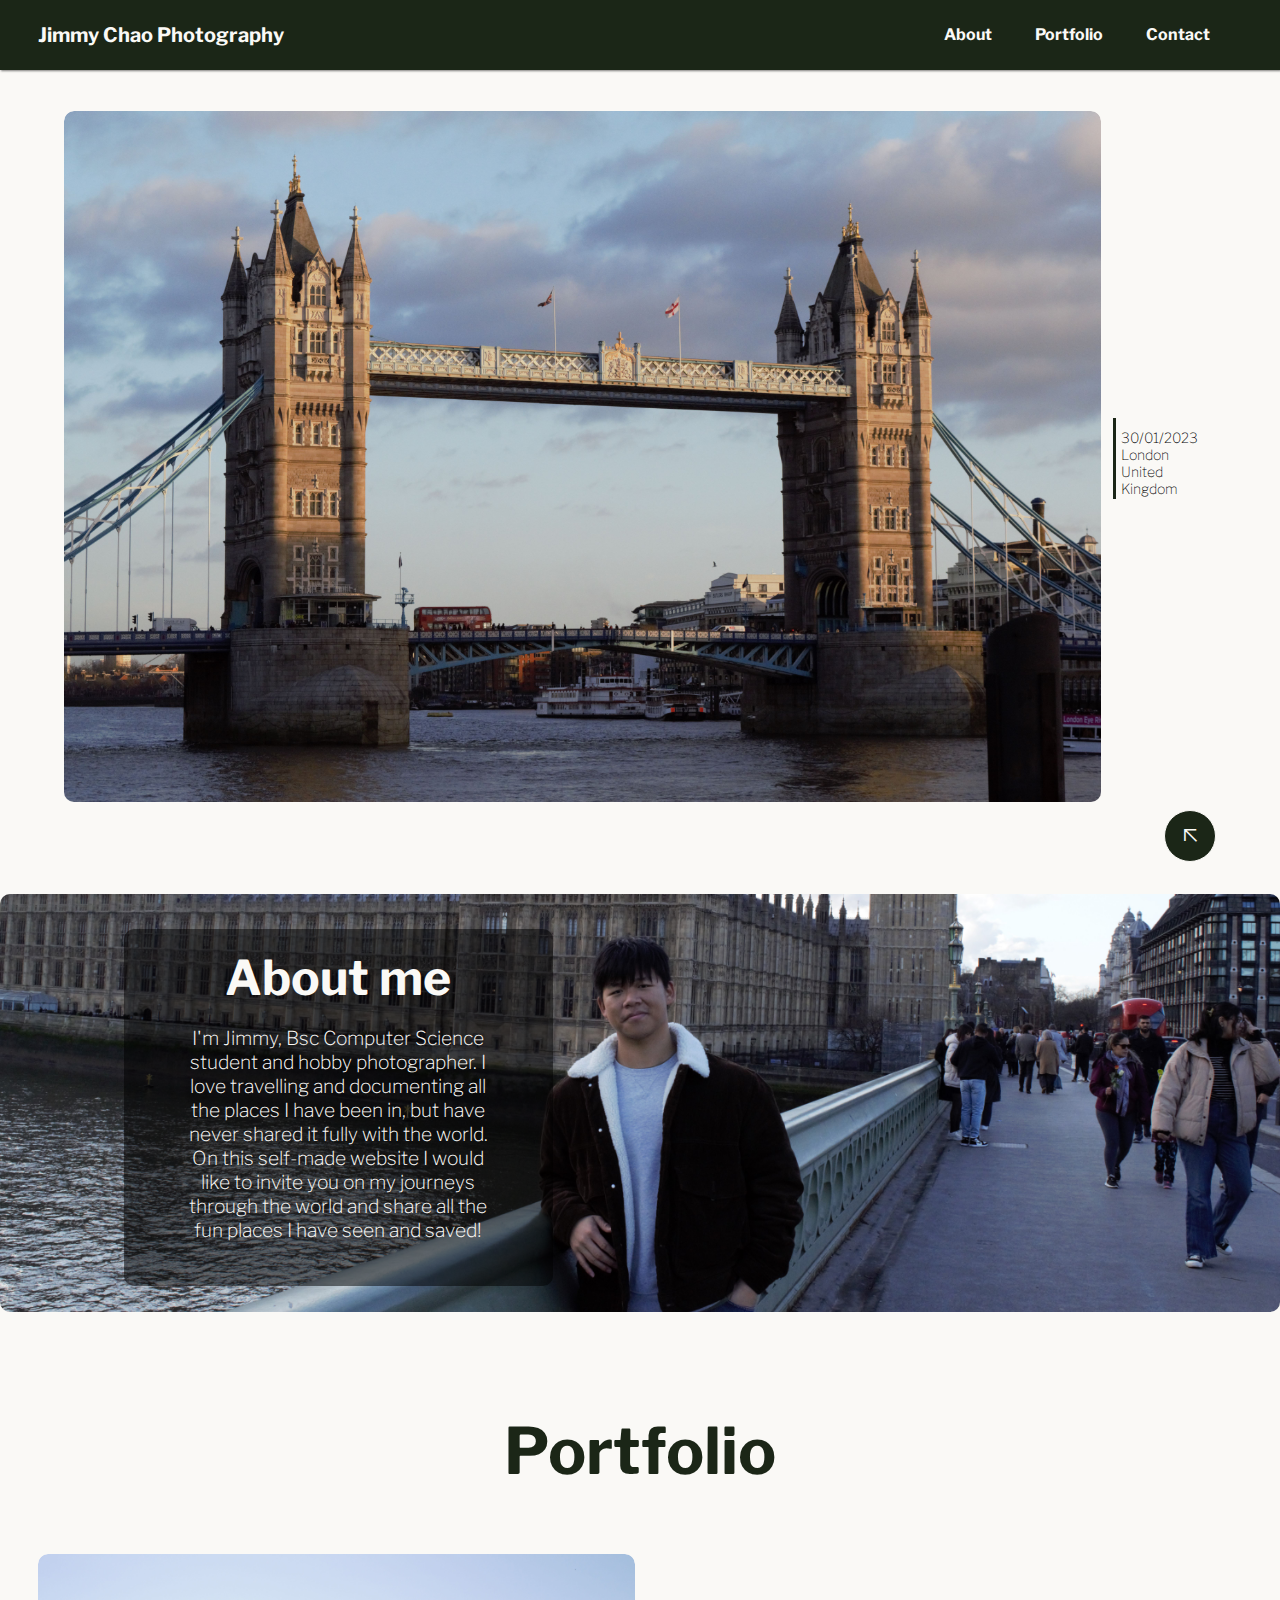
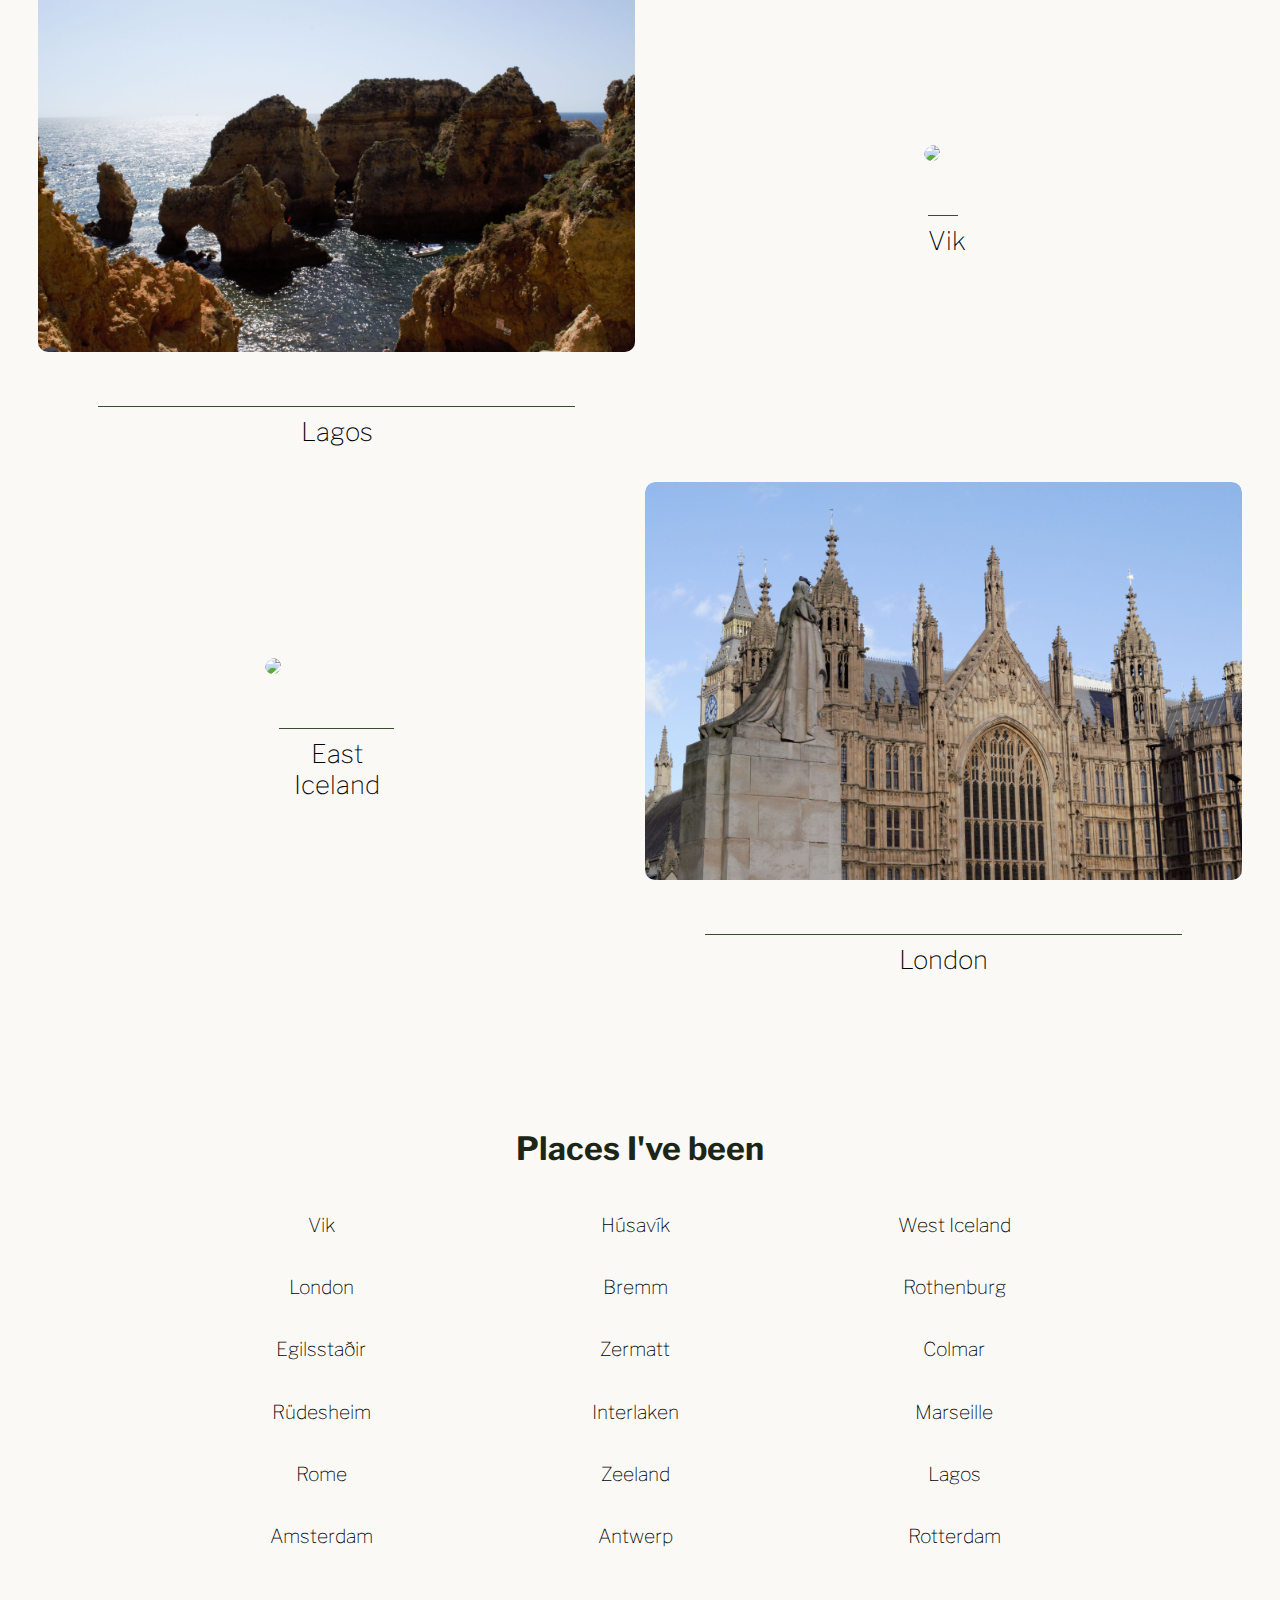
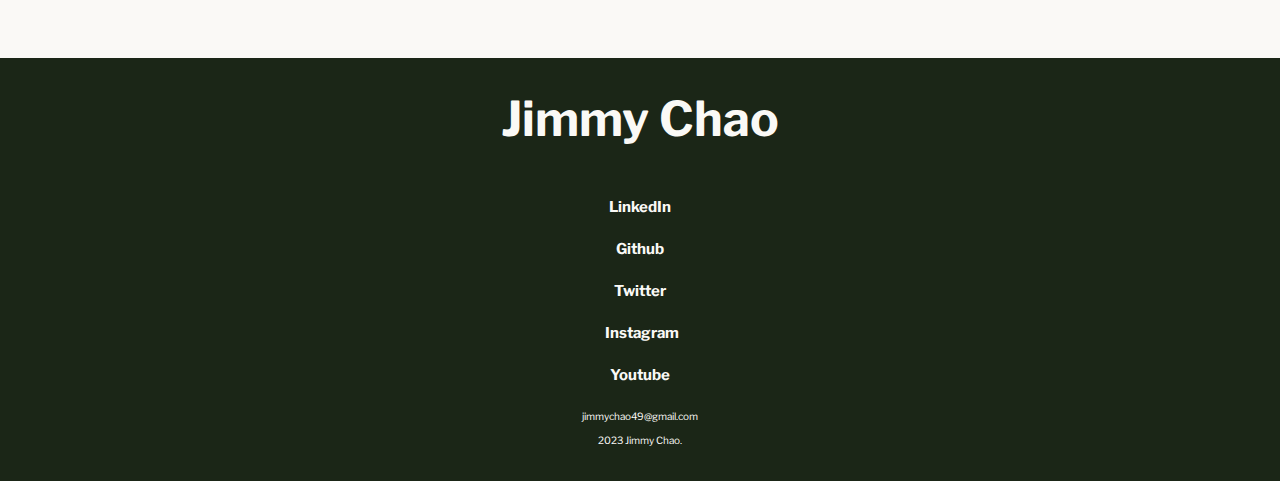
==== commit f0285c40: "added east iceland and vik" ====
--- a/index.html
+++ b/index.html
@@ -17,14 +17,13 @@
 <body>
 
     <div class="navbar">
-        <a class="navbrand" href="index.html"><h1 >Jimmy Chao</h1></a>
+        <a class="navbrand" href="index.html"><h1 >Jimmy Chao Photography</h1></a>
 
         <div id="myNav" class="overlay">
             <a href="javascript:void(0)" class="closebtn" onclick="closeNav()">&times;</a>
             <div class="overlaymenu">
                 <a class="overlaycontent" href="#aboutme">About</a>
-                <a class="overlaycontent" href="#">Travel</a>
-                <a class="overlaycontent" href="#">Lifestyle</a>
+                <a class="overlaycontent" href="#">Portfolio</a>
                 <a class="overlaycontent" href="#contact">Contact</a>
             </div>
         </div>
@@ -45,64 +44,64 @@
         arrow_insert
         </span></div></a>
 
+        <div class="aboutme" id="aboutme">
+            <img class="aboutmeimg" src="images/aboutme.jpg">
+            <div class="abttextbox">
+                <h1>About me</h1>
+                <p> I'm Jimmy, Bsc Computer Science student and hobby photographer. 
+                    I love travelling and documenting all the places I have been in,
+                    but have never shared it fully with the world. On this self-made 
+                    website I would like to invite you on my journeys through the world
+                    and share all the fun places I have seen and saved!
+                </p>
+            </div>
+        </div>
+
     <h2 class="showcasetitle">Portfolio</h2>
     <div class="showcase">
         <div class="showcasebox1">
             <a href="lagos22.html" class="showcaseimgbox"><img src="images/Lagos22/12.jpg"></a>
-            <a href="comingsoon.html" class="showcasetextbox"><p>Lagos</p></a>
+            <a href="lagos22.html" class="showcasetextbox"><p>Lagos</p></a>
         </div>
         <div class="showcasebox2">
-            <a class="showcaseimgbox" href="comingsoon.html"><img src="images/London/10.jpg"></a>
-            <a class="showcasetextbox" href="comingsoon.html"><p>France</p></a>
+            <a class="showcaseimgbox" href="vik.html"><img src="images/Vik/2.JPG"></a>
+            <a class="showcasetextbox" href="vik.html"><p>Vik</p></a>
         </div>
         <div class="showcasebox3">
-            <a class="showcaseimgbox" href="comingsoon.html"><img src="images/London/4.jpg"></a>
-            <a class="showcasetextbox" href="comingsoon.html"><p>Zermatt</p></a>
+            <a class="showcaseimgbox" href="East Iceland.html"><img src="images/Egilsstadir/29.JPG"></a>
+            <a class="showcasetextbox" href="East Iceland.html"><p>East Iceland</p></a>
         </div>
         <div class="showcasebox4">
-            <a class="showcaseimgbox" href="comingsoon.html"><img src="images/London/7.jpg"></a>
-            <a class="showcasetextbox" href="comingsoon.html"><p>London</p></a>
-        </div>
-    </div>
-
-    <div class="aboutme" id="aboutme">
-        <img class="aboutmeimg" src="images/aboutme.jpg">
-        <div class="abttextbox">
-            <h1>About me</h1>
-            <p> I'm Jimmy, Bsc Computer Science student and hobby photographer. 
-                I love travelling and documenting all the places I have been in,
-                but have never shared it fully with the world. On this self-made 
-                website I would like to invite you on my journeys through the world
-                and share all the fun places I have seen and saved!
-            </p>
+            <a class="showcaseimgbox" href="london.html"><img src="images/London/21.jpg"></a>
+            <a class="showcasetextbox" href="london.html"><p>London</p></a>
         </div>
     </div>
 
     <h2 id="Places">Places I've been</h2>
     <div class="placeslistbox">
         <ul class="itemlistbox1">
-            <li><a href="comingsoon.html">Reykjavik</a></li>
-            <li><a href="comingsoon.html">Zermatt</a></li>
-            <li><a href="comingsoon.html">Paris</a></li>
-            <li><a href="comingsoon.html">Barcelona</a></li>
+            <li><a href="Vik.html">Vik</a></li>
+            <li><a href="london.html">London</a></li>
+            <li><a href="East Iceland.html">Egilsstaðir</a></li>
+            <li><a href="comingsoon.html">Rüdesheim</a></li>
             <li><a href="comingsoon.html">Rome</a></li>
             <li><a href="comingsoon.html">Amsterdam</a></li>
             </ul>
         <ul class="itemlistbox2">
-            <li><a href="london.html">London</a></li>
-            <li><a href="comingsoon.html">Beijing</a></li>
-            <li><a href="comingsoon.html">Shanghai</a></li>
-            <li><a href="comingsoon.html">Sanya</a></li>
-            <li><a href="comingsoon.html">Guilin</a></li>
+            <li><a href="comingsoon.css">Húsavík</a></li>
+            <li><a href="comingsoon.html">Bremm</a></li>
+            <li><a href="comingsoon.html">Zermatt</a></li>
+            <li><a href="comingsoon.html">Interlaken</a></li>
+            <li><a href="comingsoon.html">Zeeland</a></li>
             <li><a href="comingsoon.html">Antwerp</a></li>
         </ul>
         <ul class="itemlistbox3">
-            <li><a href="comingsoon.html">Berlin</a></li>
-            <li><a href="comingsoon.html">Milan</a></li>
-            <li><a href="comingsoon.html">St. Petersburg</a></li>
-            <li><a href="comingsoon.html">Malta</a></li>
+            <li><a href="comingsoon.html">West Iceland</a></li>
+            <li><a href="comingsoon.html">Rothenburg</a></li>
+            <li><a href="comingsoon.html">Colmar</a></li>
+            <li><a href="comingsoon.html">Marseille</a></li>
             <li><a href="lagos22.html">Lagos</a></li>
-            <li><a href="comingsoon.html">Akureyri</a></li>
+            <li><a href="comingsoon.html">Rotterdam</a></li>
         </ul>
     </div>
 
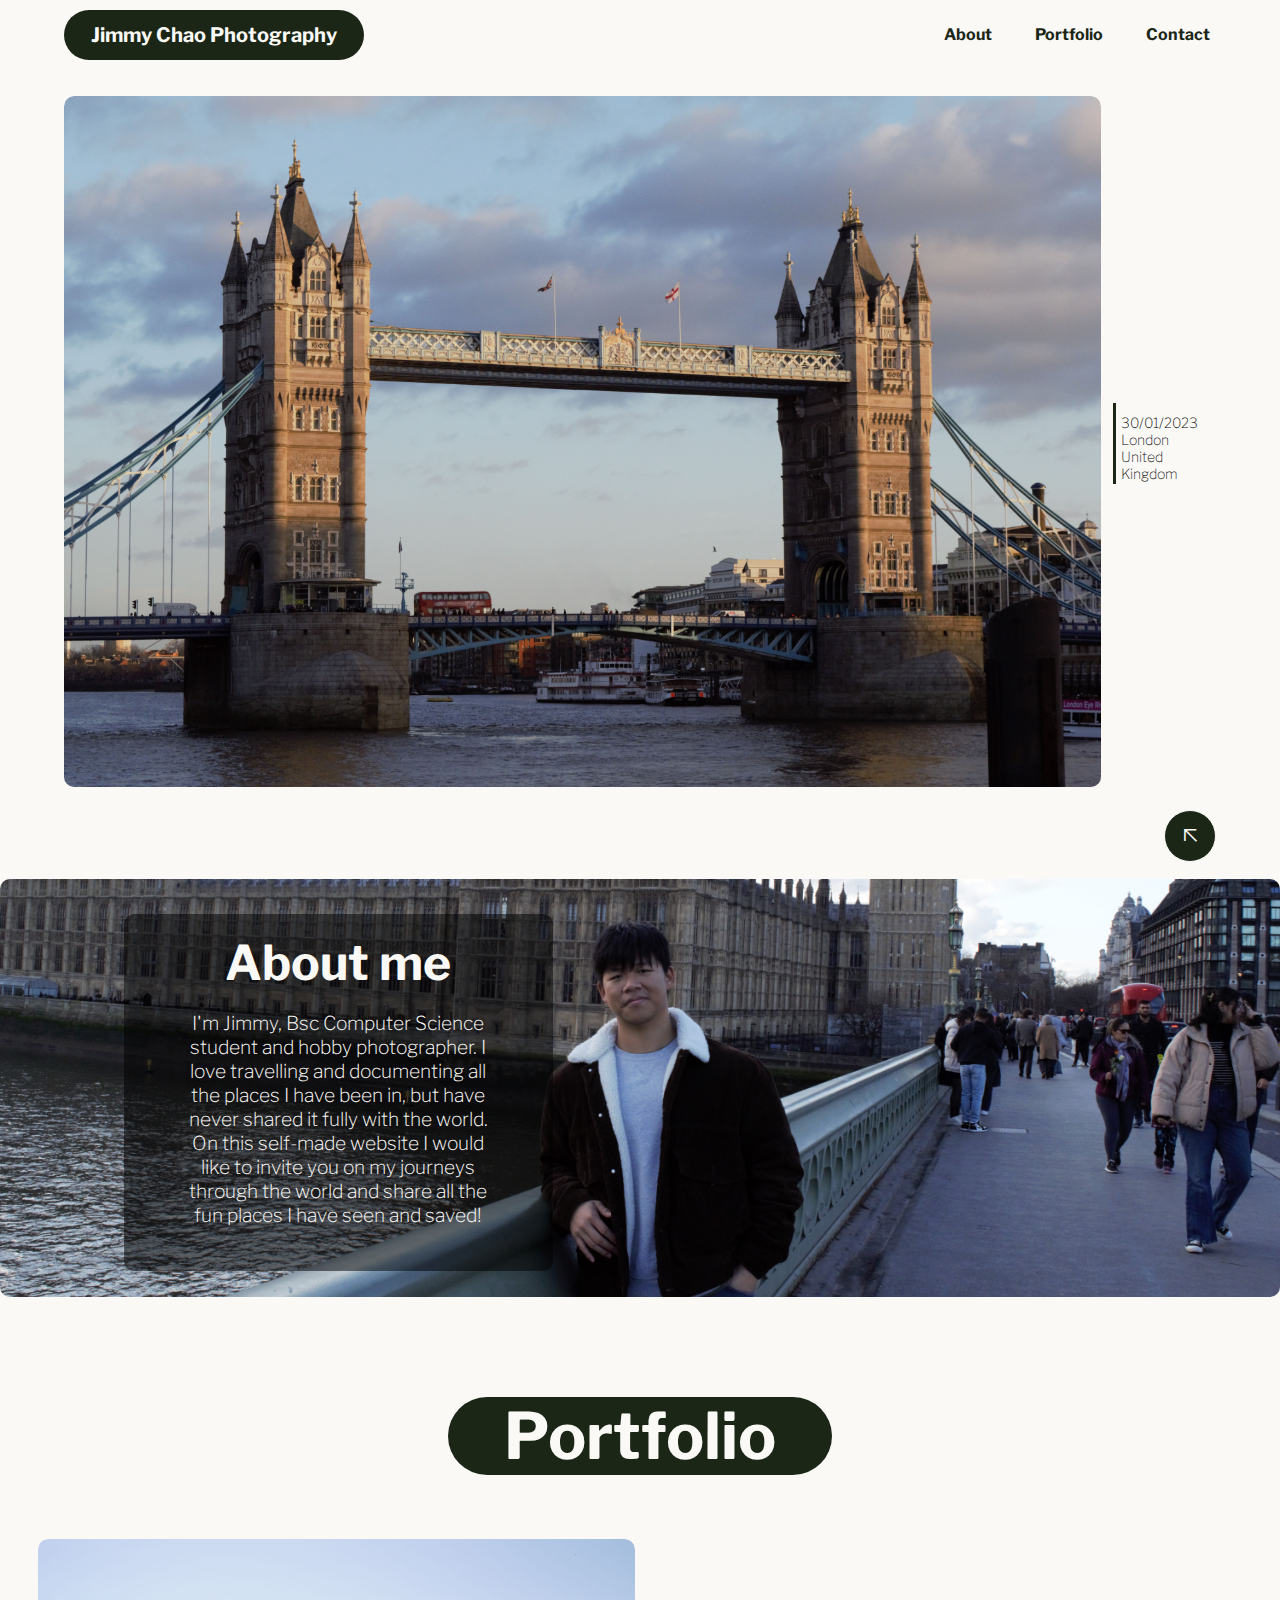
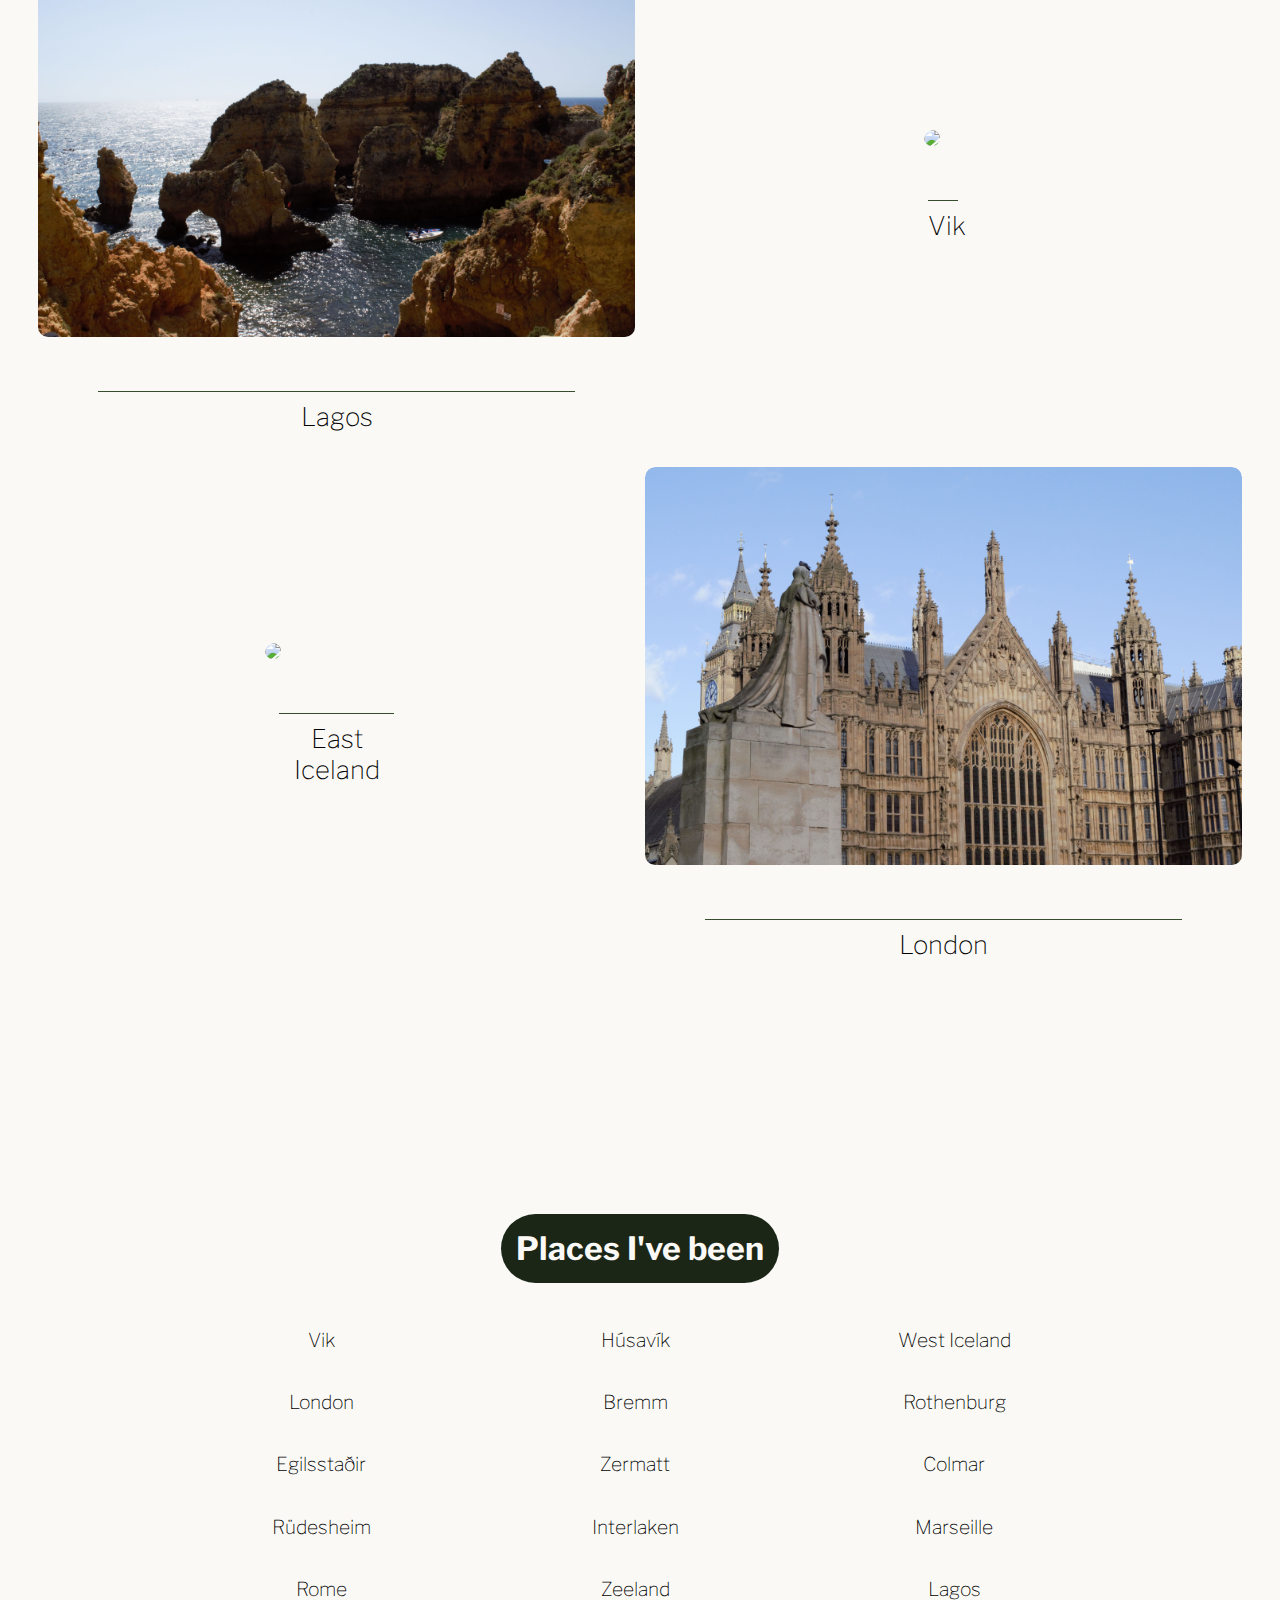
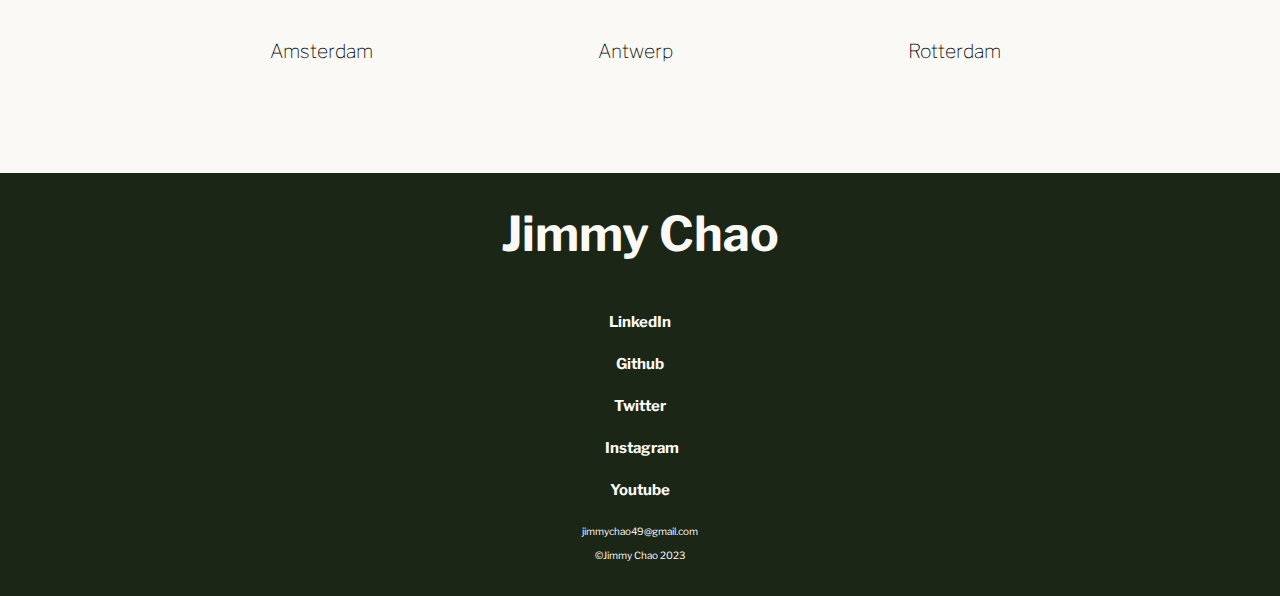
==== commit e985ce91: "fixed mobile img hover,added copyright,nav rework" ====
--- a/index.html
+++ b/index.html
@@ -6,7 +6,7 @@
     <meta http-equiv="X-UA-Compatible" content="IE=edge">
     <meta name="viewport" content="width=device-width, initial-scale=1.0">
     <link rel="stylesheet" href="main.css">
-    <title>Jimmy Chao</title>
+    <title>Jimmy Chao Photography | Home</title>
     <link rel="stylesheet" href="https://cdnjs.cloudflare.com/ajax/libs/font-awesome/4.7.0/css/font-awesome.min.css">
     <link rel="preconnect" href="https://fonts.googleapis.com">
     <link rel="preconnect" href="https://fonts.gstatic.com" crossorigin>
@@ -57,7 +57,10 @@
             </div>
         </div>
 
-    <h2 class="showcasetitle">Portfolio</h2>
+    <div class="titlewrapper">        
+        <h2 class="showcasetitle">Portfolio</h2>
+    </div>
+
     <div class="showcase">
         <div class="showcasebox1">
             <a href="lagos22.html" class="showcaseimgbox"><img src="images/Lagos22/12.jpg"></a>
@@ -77,7 +80,10 @@
         </div>
     </div>
 
-    <h2 id="Places">Places I've been</h2>
+    <div class="titlewrapper">
+        <h2 id="Places">Places I've been</h2>
+    </div>
+
     <div class="placeslistbox">
         <ul class="itemlistbox1">
             <li><a href="Vik.html">Vik</a></li>
@@ -117,7 +123,7 @@
         </ul>
 
         <div class="footerbox2">
-            <p>jimmychao49@gmail.com<br><br>2023 Jimmy Chao.</p>
+            <p>jimmychao49@gmail.com<br><br>©Jimmy Chao 2023</p>
         </div>
     </footer>
 
--- a/main.css
+++ b/main.css
@@ -36,7 +36,6 @@
     .navbrand {
         width: 85%;
         display:inline-block;
-        height: 20px;
         margin: 0;
         font-size: 10px;
     }
@@ -44,6 +43,12 @@
     .navbrand h1 {
         padding-left: 5%;
         color: #FAF9F6;
+        text-shadow: 1px 1px 10px #1B2617;
+        transition: color 0.3s;
+    }
+
+    .navbrand h1:hover {
+        color: #B8BDB5;
     }
 
     .overlay {
@@ -86,8 +91,18 @@
         font-size: 60px;
       }
 
-      .hamburger i {
-        color: #FAF9F6;
+      .hamburger {
+        margin-top: 5px;
+        margin-right: 5%;
+        float: right;
+        color: #FAF9F6;
+        text-shadow: 1px 1px 10px #1B2617;
+        transition: color 0.3s;
+        cursor: pointer;
+      }
+
+      .hamburger:hover {
+        color: #B8BDB5;
       }
 }
 
@@ -96,52 +111,61 @@
         width: 100%;
         height: 60px;
         padding-top: 10px;
-        box-shadow: 1px 1px 2px rgba(0,0,0,0.5);
+    }
+
+    .navbrand {
+        margin-left: 5%;
+        height: 50px;
+        display:inline-block;
+        font-size: 10px;
+        border-radius: 30px;
         background-color: #1B2617;
-    }
-
-    .navbrand {
-        width: 60%;
+        transition: background-color 0.3s, color 0.3s;
+        color: #FAF9F6;
+    }
+
+    .navbrand:hover {
+        background-color: #FAF9F6;
+        color: #1B2617;
+    }
+
+    .navbrand h1 {
+        width: 300px;
         display:inline-block;
-        margin: 0;
-        font-size: 10px;
-    }
-
-    .navbrand h1 {
-        padding-left: 5%;
-        transition: color 0.3s;
-        color: #FAF9F6;
-    }
-
-    .navbrand h1:hover {
-        color: #B8BDB5;
+        height: 30px;
+        text-align: center;
     }
 
     .overlay {
         padding-right: 50px;
         padding-top: 15px;
-        height: 100%;
         display: inline-block;
         float: right;
     }
 
     .overlaymenu a {
-        color: #FAF9F6;
-        transition: color 0.3s;
+        color: #1B2617;
+        background-color: #FAF9F6;
+        transition: color 0.3s, background-color 0.3s;
+        border-radius: 30px;
     }
 
     .overlaymenu a:hover {
-        color: #B8BDB5;
+        color: #FAF9F6;
+        background-color: #1B2617;
     }
 
     .overlay a:hover, .overlay a:focus {
-        color: #B8BDB5;
+        color: #FAF9F6;
       }
 
     .overlaycontent {
         text-align: center;
-        padding: 20px;
-        font-weight: bold;
+        padding: 10px;
+        margin: 10px;
+        font-weight: bold;       
+        border-radius: 30px;
+        background-color: #FAF9F6;
     }
     .closebtn {
         position: absolute;
@@ -214,7 +238,7 @@
 @media only screen and (min-width: 767px) {
     .highlighted {
         display: grid;
-        max-height: 65vh;
+        max-height: 500vh;
         padding: 10vw 3vw 0 3vw;
         margin-bottom: 150px;
     }
@@ -257,8 +281,8 @@
         display: grid;
         width: 90%;
         max-height: 500vh;
-        padding: 2vw 3vw 0 3vw;
-        margin: 0 auto 100px auto;
+        padding: 0vw 3vw 0 3vw;
+        margin: 2vw auto 100px auto;
     }
 
     .box1 {
@@ -305,10 +329,21 @@
     }
 }
 
+.titlewrapper {
+    margin-top: 100px;
+    width: auto;
+    text-align: center;
+}
 .showcasetitle {
-    margin-top: 100px;
-    color: #1B2617;
     font-size: 5vw;
+    display: block;
+    text-align: center;
+    margin-left: auto;
+    margin-right: auto;
+    width: 30%;
+    border-radius: 80px;
+    color: #FAF9F6;
+    background-color: #1B2617;
 }/* END highlight area */
 
 .arrowup {
@@ -659,7 +694,14 @@
 /*END aboutme area*/
 
 #Places {
-    color:#1B2617;
+    color:#FAF9F6;
+    display: inline-block;
+    background-color: #1B2617;
+    margin-left: auto;
+    margin-right: auto;
+    max-width: 70%;
+    padding: 15px;
+    border-radius: 80px;
     margin-top: 10%;
     margin-bottom: 0;
 }
@@ -690,6 +732,39 @@
         font-size: 5vw;
     }
 
+    .itemlistbox1 a {
+        padding: 10px 15px 10px 15px;
+        border-radius: 80px;
+        transition: background-color 0.3s,color 0.3s;
+    }
+
+    .itemlistbox1 a:hover {
+        background-color: #1B2617;
+        color: #FAF9F6;
+    }
+
+    .itemlistbox2 a {
+        padding: 10px 15px 10px 15px;
+        border-radius: 80px;
+        transition: background-color 0.3s,color 0.3s;
+    }
+
+    .itemlistbox2 a:hover {
+        background-color: #1B2617;
+        color: #FAF9F6;
+    }
+
+    .itemlistbox3 a {
+        padding: 10px 15px 10px 15px;
+        border-radius: 80px;
+        transition: background-color 0.3s,color 0.3s;
+    }
+
+    .itemlistbox3 a:hover {
+        background-color: #1B2617;
+        color: #FAF9F6;
+    }
+
     .itemlistbox2 {
         grid-row: 1;
         grid-column: 1;
@@ -762,7 +837,7 @@
     .placeslistbox {
         display: grid;
         margin-bottom: 10vh;
-        max-height: 60vh;
+        max-height: 1000vh;
         overflow: hidden;
     }
 
@@ -772,12 +847,37 @@
         
     }
 
-    .placeslistbox a {
-        transition: color 0.3s;
-    }
-    
-    .placeslistbox a:hover {
-        color: #364d2e;
+    .itemlistbox1 a {
+        padding: 10px 15px 10px 15px;
+        border-radius: 80px;
+        transition: background-color 0.3s,color 0.3s;
+    }
+
+    .itemlistbox1 a:hover {
+        background-color: #1B2617;
+        color: #FAF9F6;
+    }
+
+    .itemlistbox2 a {
+        padding: 10px 15px 10px 15px;
+        border-radius: 80px;
+        transition: background-color 0.3s,color 0.3s;
+    }
+
+    .itemlistbox2 a:hover {
+        background-color: #1B2617;
+        color: #FAF9F6;
+    }
+
+    .itemlistbox3 a {
+        padding: 10px 15px 10px 15px;
+        border-radius: 80px;
+        transition: background-color 0.3s,color 0.3s;
+    }
+
+    .itemlistbox3 a:hover {
+        background-color: #1B2617;
+        color: #FAF9F6;
     }
     
     .itemlistbox1 {
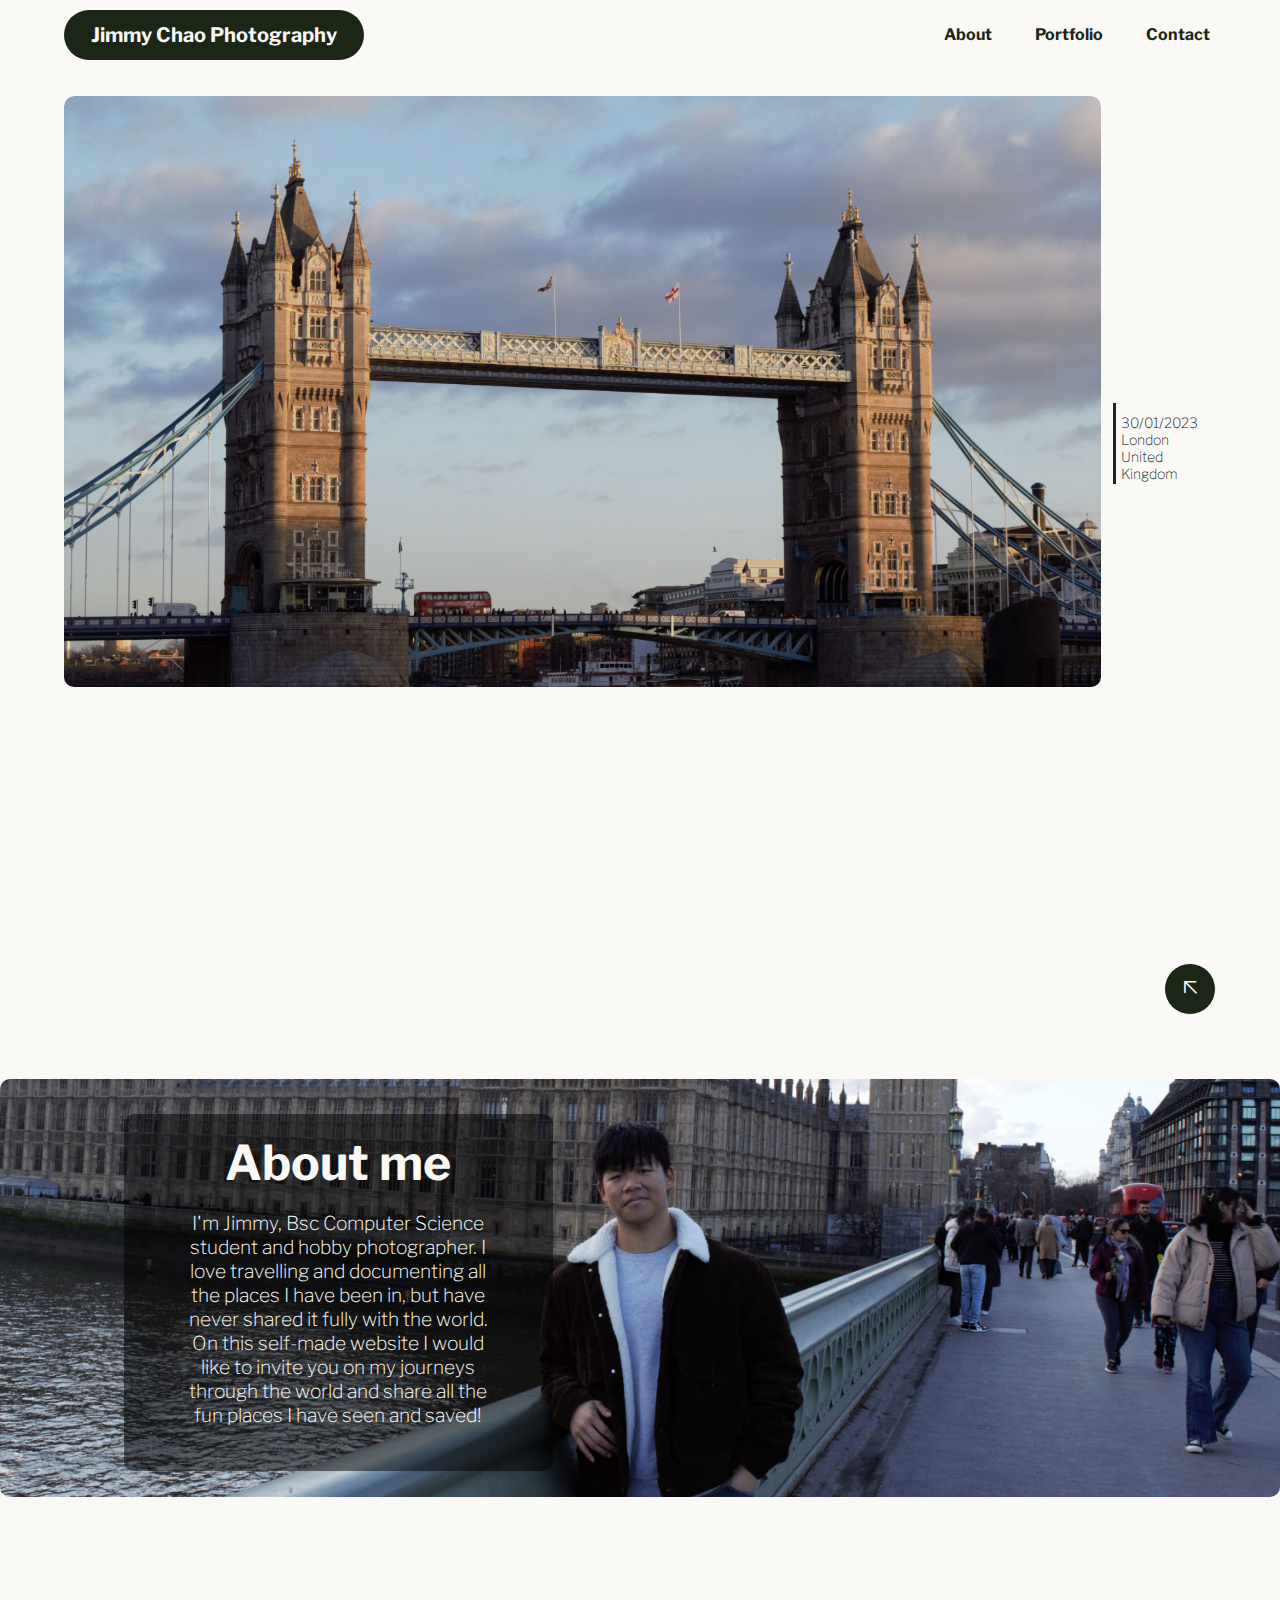
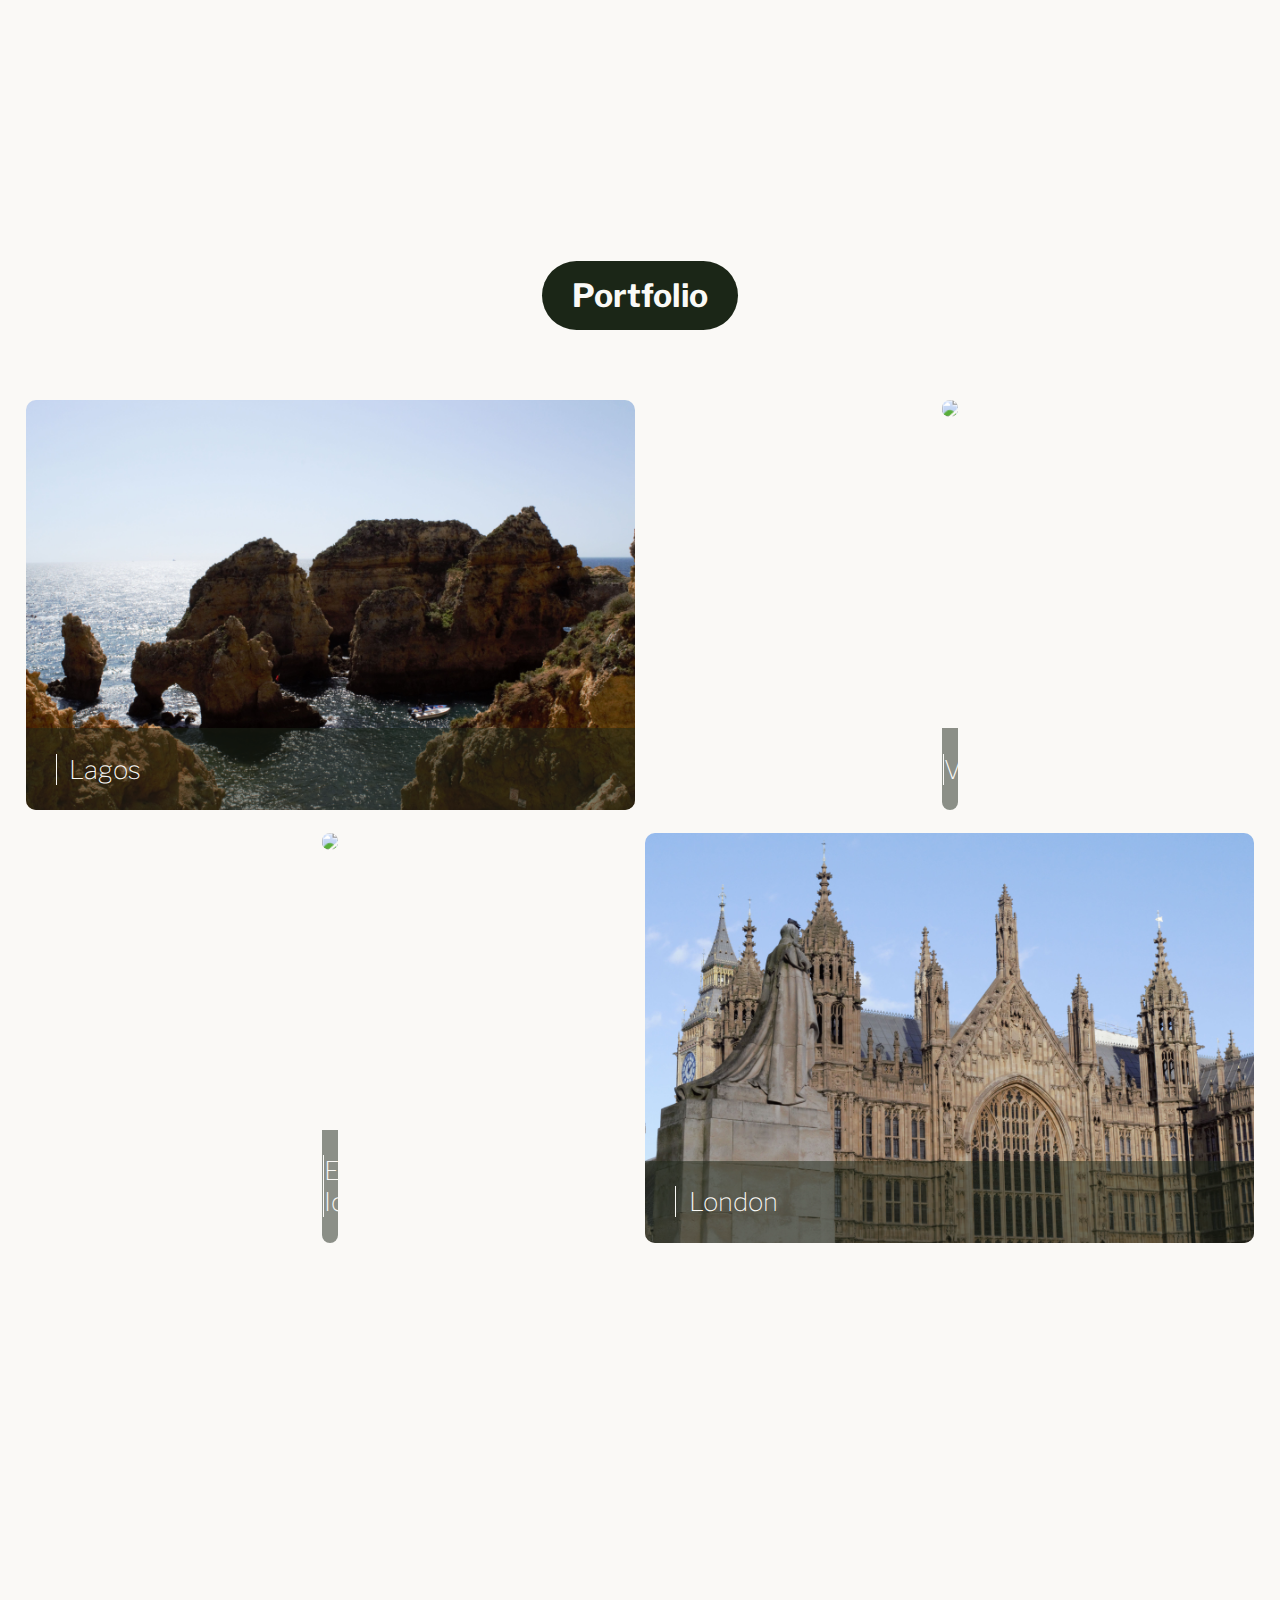
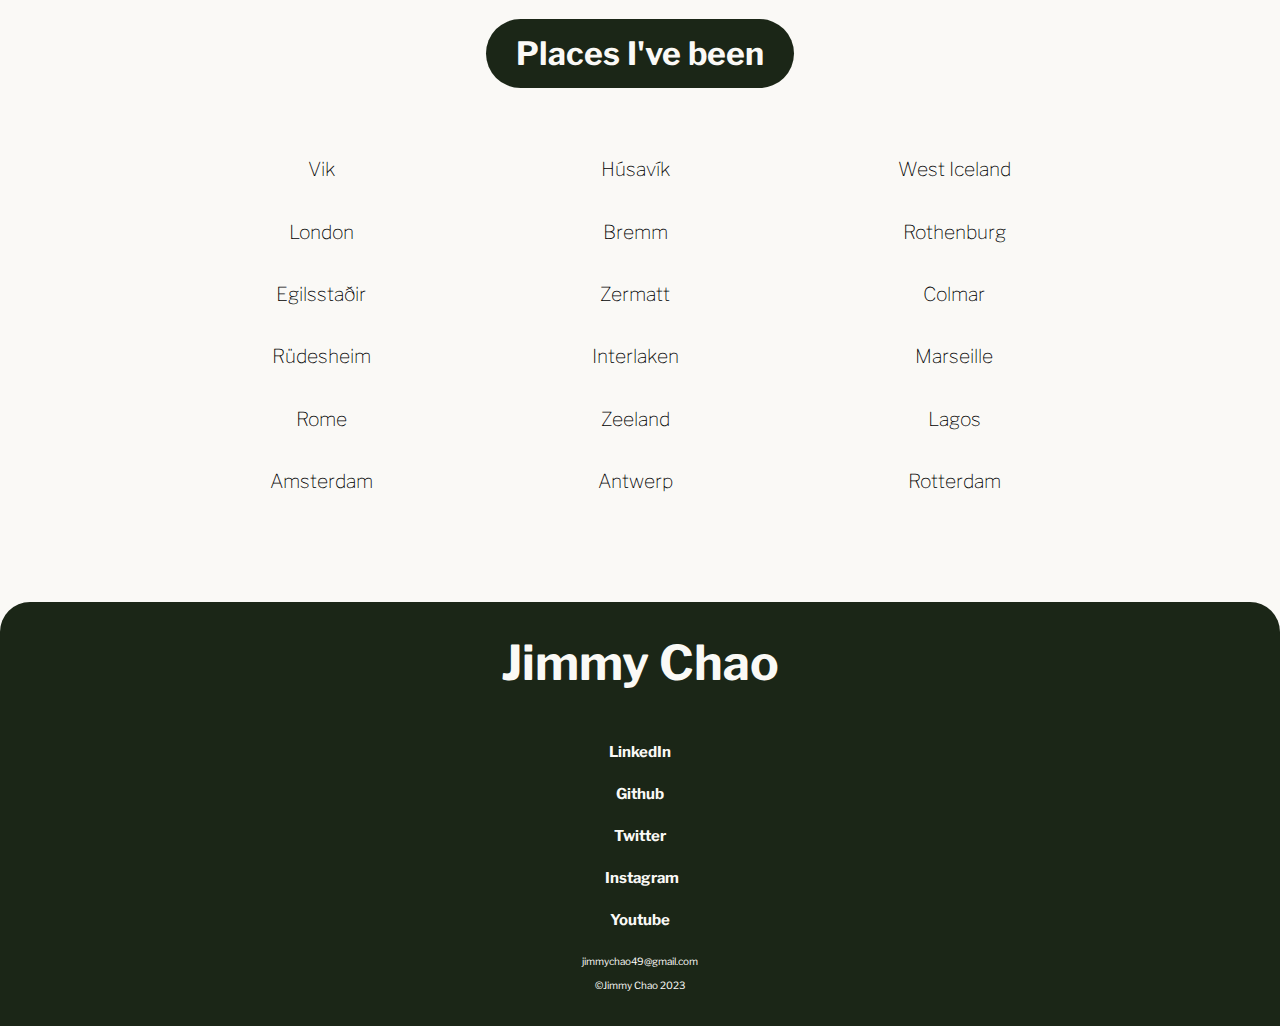
==== commit 2e8c77f5: "showcase changes" ====
--- a/index.html
+++ b/index.html
@@ -6,7 +6,7 @@
     <meta http-equiv="X-UA-Compatible" content="IE=edge">
     <meta name="viewport" content="width=device-width, initial-scale=1.0">
     <link rel="stylesheet" href="main.css">
-    <title>Jimmy Chao Photography | Home</title>
+    <title>Home | Jimmy Chao Photography</title>
     <link rel="stylesheet" href="https://cdnjs.cloudflare.com/ajax/libs/font-awesome/4.7.0/css/font-awesome.min.css">
     <link rel="preconnect" href="https://fonts.googleapis.com">
     <link rel="preconnect" href="https://fonts.gstatic.com" crossorigin>
--- a/main.css
+++ b/main.css
@@ -31,6 +31,7 @@
         border-bottom: 1px solid rgba(0,0,0,0.5);
         box-shadow: 1px 1px 3px rgba(0,0,0,0.5);
         background-color: #1B2617;
+        border-radius: 0 0 30px 30px;
     }
 
     .navbrand {
@@ -282,7 +283,7 @@
         width: 90%;
         max-height: 500vh;
         padding: 0vw 3vw 0 3vw;
-        margin: 2vw auto 100px auto;
+        margin: 2vw auto 300px auto;
     }
 
     .box1 {
@@ -312,7 +313,7 @@
     .box2 {
         grid-row: 1;
         width: auto;
-        max-height: 900px;
+        max-height: 85%;
         float: left;
         overflow: hidden;
     }
@@ -330,20 +331,24 @@
 }
 
 .titlewrapper {
-    margin-top: 100px;
+    margin-top: 300px;
     width: auto;
     text-align: center;
+    font-size: 5vw;
+    margin-bottom: 50px;
+    height: auto;
 }
 .showcasetitle {
-    font-size: 5vw;
-    display: block;
+    display: inline-block;
     text-align: center;
     margin-left: auto;
     margin-right: auto;
-    width: 30%;
+    width: auto;
     border-radius: 80px;
+    padding: 15px 30px 15px 30px;
     color: #FAF9F6;
     background-color: #1B2617;
+    margin-bottom: 20px;
 }/* END highlight area */
 
 .arrowup {
@@ -392,44 +397,62 @@
         display: grid;
         max-height: 1000vh;
         overflow: hidden;
-        margin: 3vw;
+        margin: 2vw;
     }
 
     .showcasebox1 {
-        margin-left: auto;
-        margin-right: auto;
+        position: relative;
+        margin-left: auto;
+        margin-right: auto;
+        margin-bottom: 2%;
         height: auto;
         grid-row: 1;
     }
     .showcasebox2 {
+        position: relative;
         margin-left: auto;
         margin-right: auto;
         height: auto;
         grid-row: 2;
+        margin-bottom: 2%;
     }
     .showcasebox3 {
+        position: relative;
         grid-row: 3;
         margin-left: auto;
         margin-right: auto;
         height: auto;
+        margin-bottom: 2%;
     }
     .showcasebox4 {
+        position: relative;
         grid-row: 4;
         margin-left: auto;
         margin-right: auto;
         height: auto;
+        margin-bottom: 2%;
+    }
+
+    .showcasetextbox {
+        position: absolute;
+        z-index: 1;
+        bottom: 0;
+        width: 100%;
+        background-color: rgba(27, 38, 23, 0.5);
+        border-radius: 0px 0 10px 10px;
     }
 
     .showcasetextbox p {
-        border-top: 1px solid #364d2e;
-        color: black;
-        width: 80%;
-        padding-top: 1vh;
-        margin-left: auto;
-        margin-right: auto;
-        text-align: center;
+        border-left: 1px solid #FAF9F6;
+        color: #FAF9F6;
+        height: auto;
+        max-width: 50%;
+        height: auto;
+        padding-left: 5px;
+        text-align: left;
         font-weight: 100;
         font-size: 5vw;
+        margin-left:5%;
     }
 
     .showcaseimgbox {
@@ -445,7 +468,7 @@
         width: 100%;
         max-height: 300px;
         border-radius: 10px;
-        transform: scale(1);
+        transform: scale(1.1);
         transition: transform 1s;
         object-position: center;
     }
@@ -484,26 +507,18 @@
     }
 
     .showcasetextbox p {
-        display: block;
-        border-top: 1px solid #364d2e;
-        width: 80%;
-        padding-top: 10px;
-        margin-left: auto;
-        margin-right: auto;
-        text-align: center;
-        margin-top: 50px;
+        padding-left: 2%;
     }
 
     .showcaseimgbox {
         width: 100%;
-        max-height: 1000px;
-        overflow: hidden;
+        max-height: 100%;
         margin: 0;
     }
 
     .showcaseimgbox img {
         width: 100%;
-        max-height: 1000px;
+        max-height: 100%;
         border-radius: 10px;
     }
 }
@@ -514,9 +529,6 @@
         margin-bottom: 100px;
         overflow: hidden;
         grid-gap: 10px;
-        box-sizing: border-box;
-        align-items: center;
-        justify-content: center;
         grid-auto-columns: 1fr;
     }
 
@@ -537,7 +549,6 @@
         grid-column: 1;
         margin-left: auto;
         margin-right: auto;
-
     }
     .showcasebox4 {
         grid-row: 2;
@@ -547,12 +558,8 @@
     }
 
     .showcasetextbox p {
-        border-top: 1px solid #364d2e;
         width: 80%;
-        padding-top: 1vh;
-        margin-left: auto;
-        margin-right: auto;
-        text-align: center;
+        text-align: left;
         font-size: 2vw;
     }
 
@@ -593,7 +600,7 @@
         margin-top: -10px;
         width: 100%;
         height: auto;
-        background-color: rgba(0,0,0,0.9);
+        background-color: rgba(27, 38, 23, 0.95);
         color: #FAF9F6;
         border-radius: 0 0 10px 10px;
     }
@@ -633,7 +640,7 @@
         margin-top: -10px;
         width: 100%;
         height: auto;
-        background-color: rgba(0,0,0,0.9);
+        background-color: rgba(27, 38, 23, 0.95);
         color: #FAF9F6;
         border-radius: 0 0 10px 10px;
         padding-bottom: 5vw;
@@ -674,7 +681,7 @@
         padding: 0px 30px 0px 30px;
         width: 30%;
         height: auto;
-        background-color: rgba(0,0,0,0.5);
+        background-color: rgba(0, 0, 0, 0.5);       
         color: #FAF9F6;
         border-radius: 10px;
         padding-bottom: 2vw;
@@ -700,9 +707,8 @@
     margin-left: auto;
     margin-right: auto;
     max-width: 70%;
-    padding: 15px;
+    padding: 15px 30px 15px 30px;
     border-radius: 80px;
-    margin-top: 10%;
     margin-bottom: 0;
 }
 /*START placeslist area */
@@ -931,6 +937,7 @@
         max-height: 500px;
         padding: 0 10% 2% 10%;
         overflow: hidden;
+        border-radius: 30px 30px 0px 0px;
     }
 
     .footerBrand {
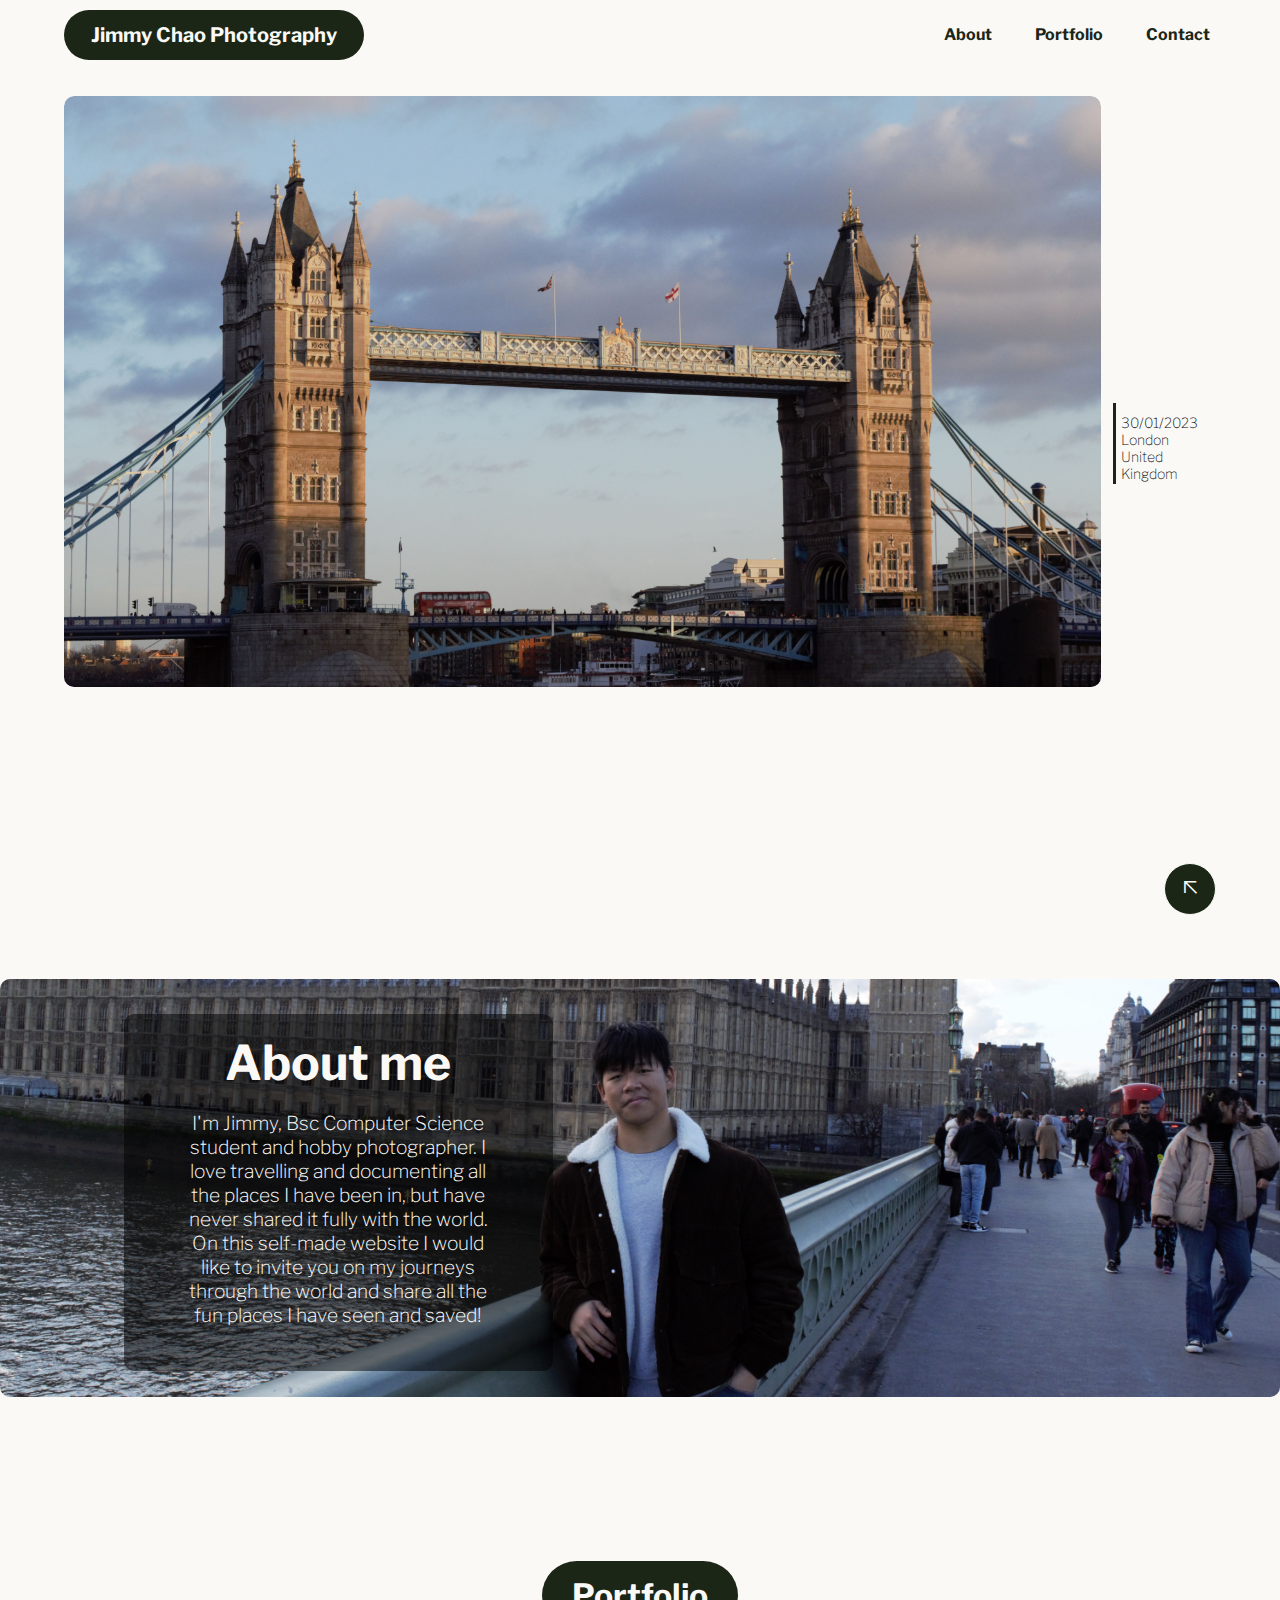
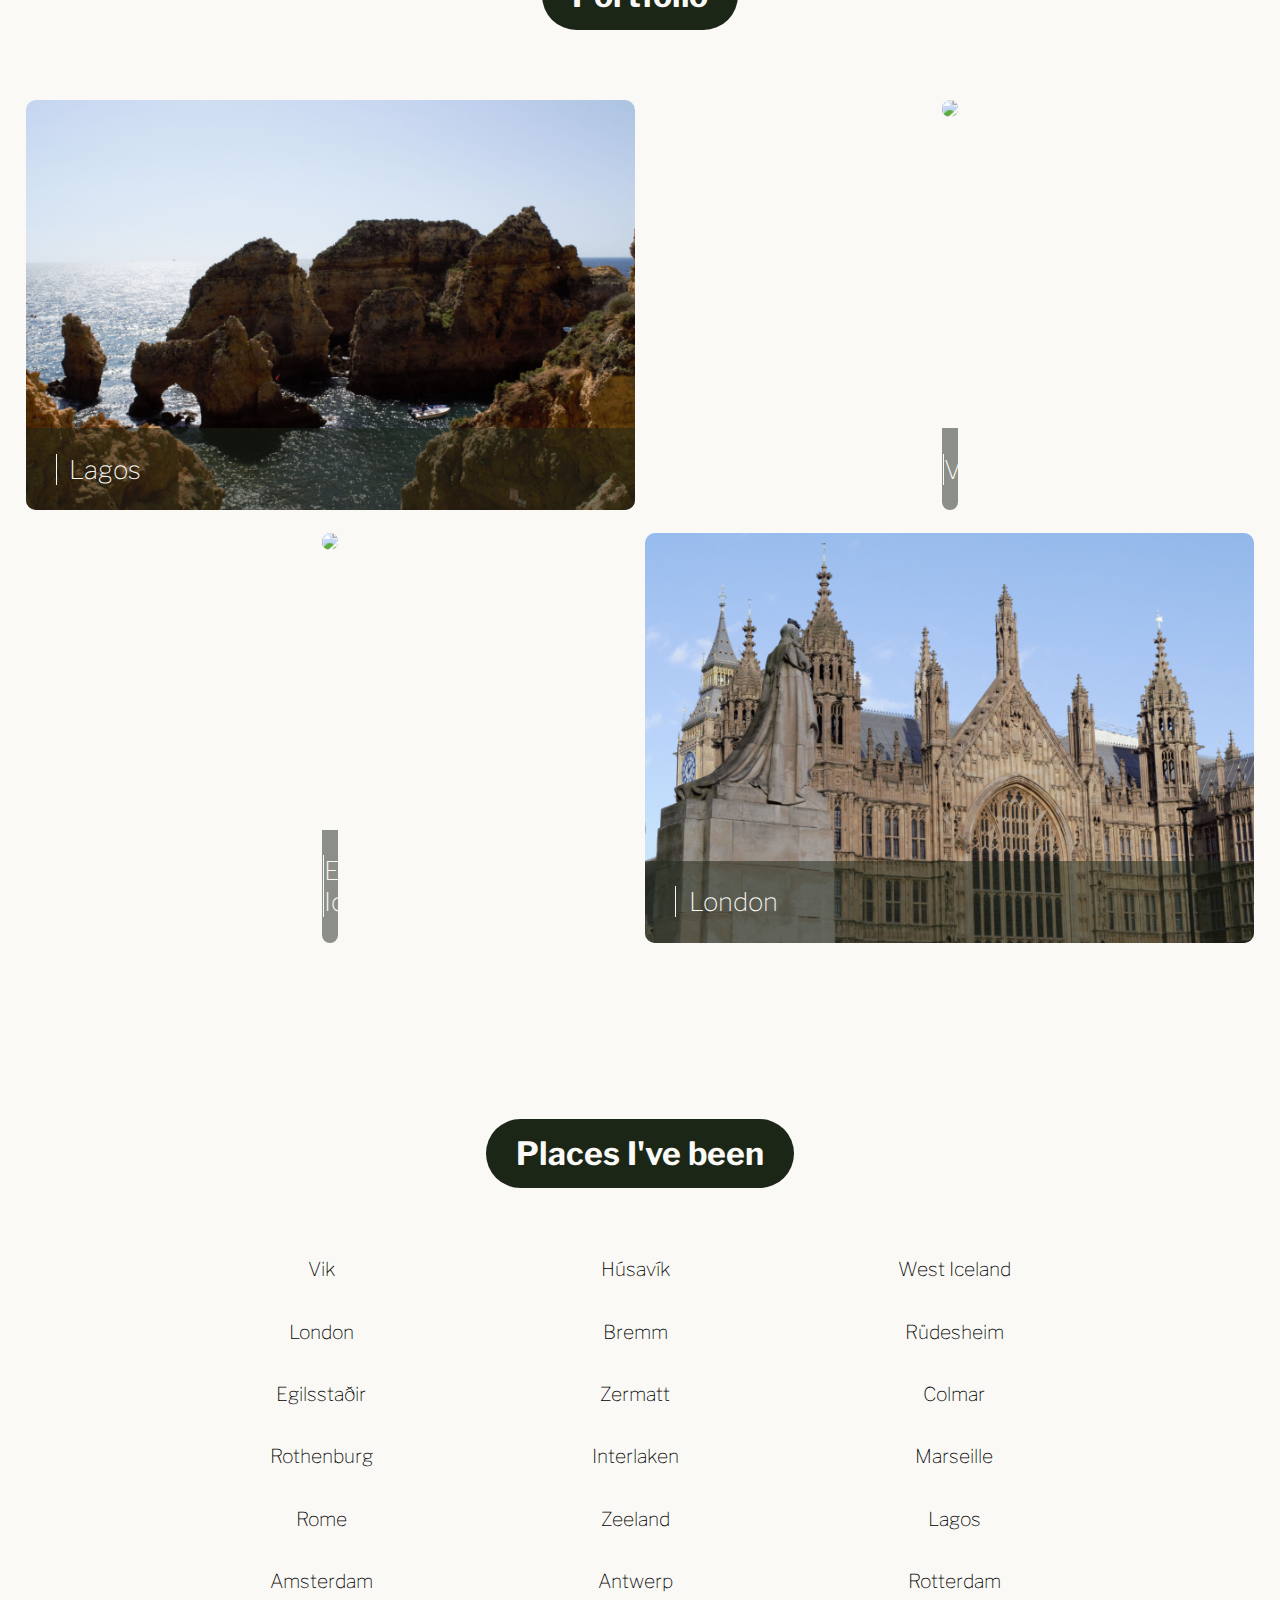
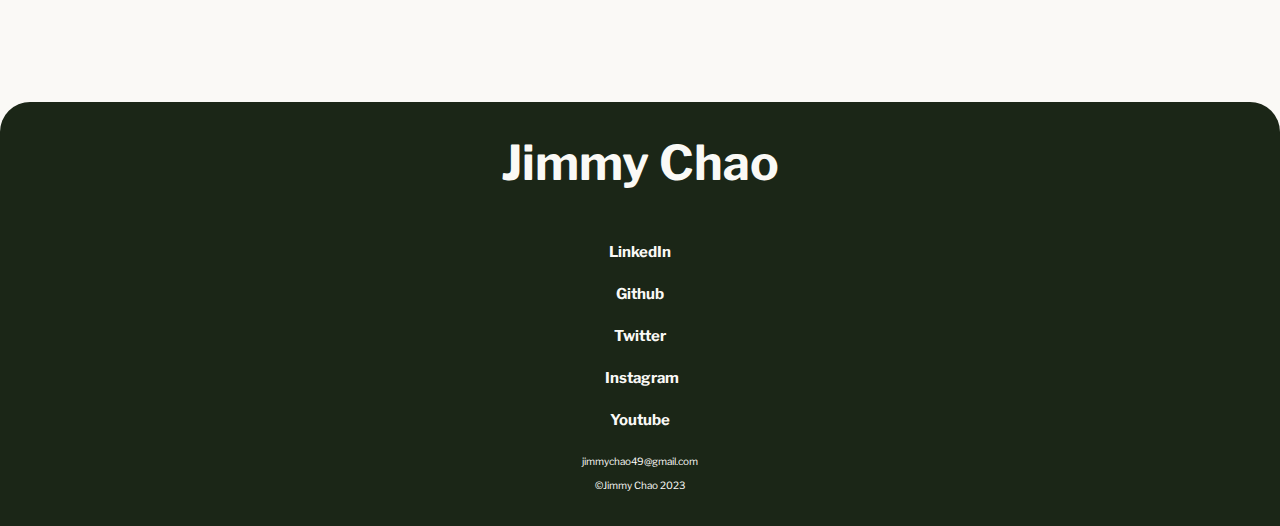
==== commit f6d05b88: "updated comingsoon, added Rothenburg" ====
--- a/index.html
+++ b/index.html
@@ -89,12 +89,12 @@
             <li><a href="Vik.html">Vik</a></li>
             <li><a href="london.html">London</a></li>
             <li><a href="East Iceland.html">Egilsstaðir</a></li>
-            <li><a href="comingsoon.html">Rüdesheim</a></li>
+            <li><a href="Rothenburg.html">Rothenburg</a></li>
             <li><a href="comingsoon.html">Rome</a></li>
             <li><a href="comingsoon.html">Amsterdam</a></li>
             </ul>
         <ul class="itemlistbox2">
-            <li><a href="comingsoon.css">Húsavík</a></li>
+            <li><a href="comingsoon.html">Húsavík</a></li>
             <li><a href="comingsoon.html">Bremm</a></li>
             <li><a href="comingsoon.html">Zermatt</a></li>
             <li><a href="comingsoon.html">Interlaken</a></li>
@@ -103,7 +103,7 @@
         </ul>
         <ul class="itemlistbox3">
             <li><a href="comingsoon.html">West Iceland</a></li>
-            <li><a href="comingsoon.html">Rothenburg</a></li>
+            <li><a href="comingsoon.html">Rüdesheim</a></li>
             <li><a href="comingsoon.html">Colmar</a></li>
             <li><a href="comingsoon.html">Marseille</a></li>
             <li><a href="lagos22.html">Lagos</a></li>
--- a/main.css
+++ b/main.css
@@ -246,13 +246,13 @@
 
     .box1 {
         grid-row: 2;
-        width: 80%;
+        width: 45%;
         height: auto;
         padding-top: 10px;
-        padding-left: 40px;
+        padding-left: 20px;
         border-top: 1px solid #1B2617;
-        margin-left: auto;
-        margin-right: auto;
+        margin-left: 20px;
+        margin-right: 0;
         text-align: left;
         font-weight: 100;
         margin-top: 10px;
@@ -283,7 +283,7 @@
         width: 90%;
         max-height: 500vh;
         padding: 0vw 3vw 0 3vw;
-        margin: 2vw auto 300px auto;
+        margin: 2vw auto 200px auto;
     }
 
     .box1 {
@@ -331,7 +331,7 @@
 }
 
 .titlewrapper {
-    margin-top: 300px;
+    margin-top: 100px;
     width: auto;
     text-align: center;
     font-size: 5vw;
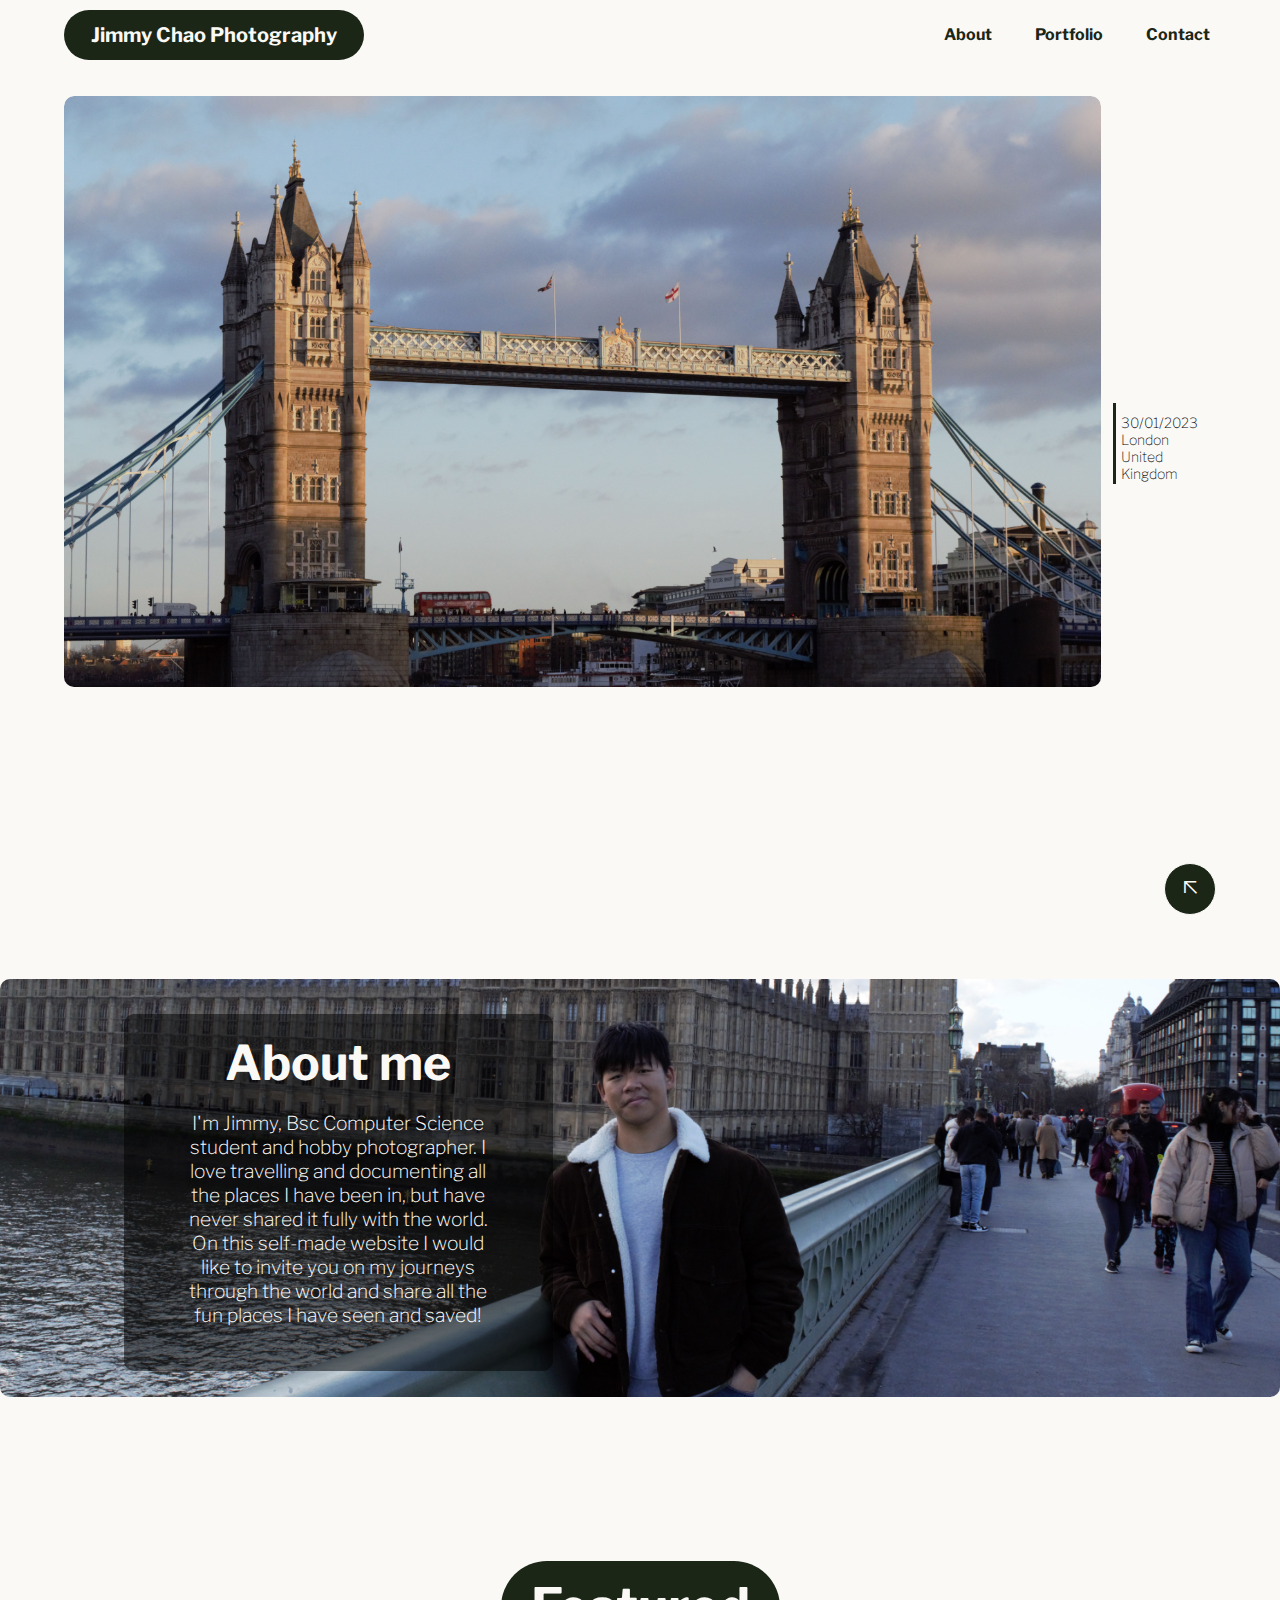
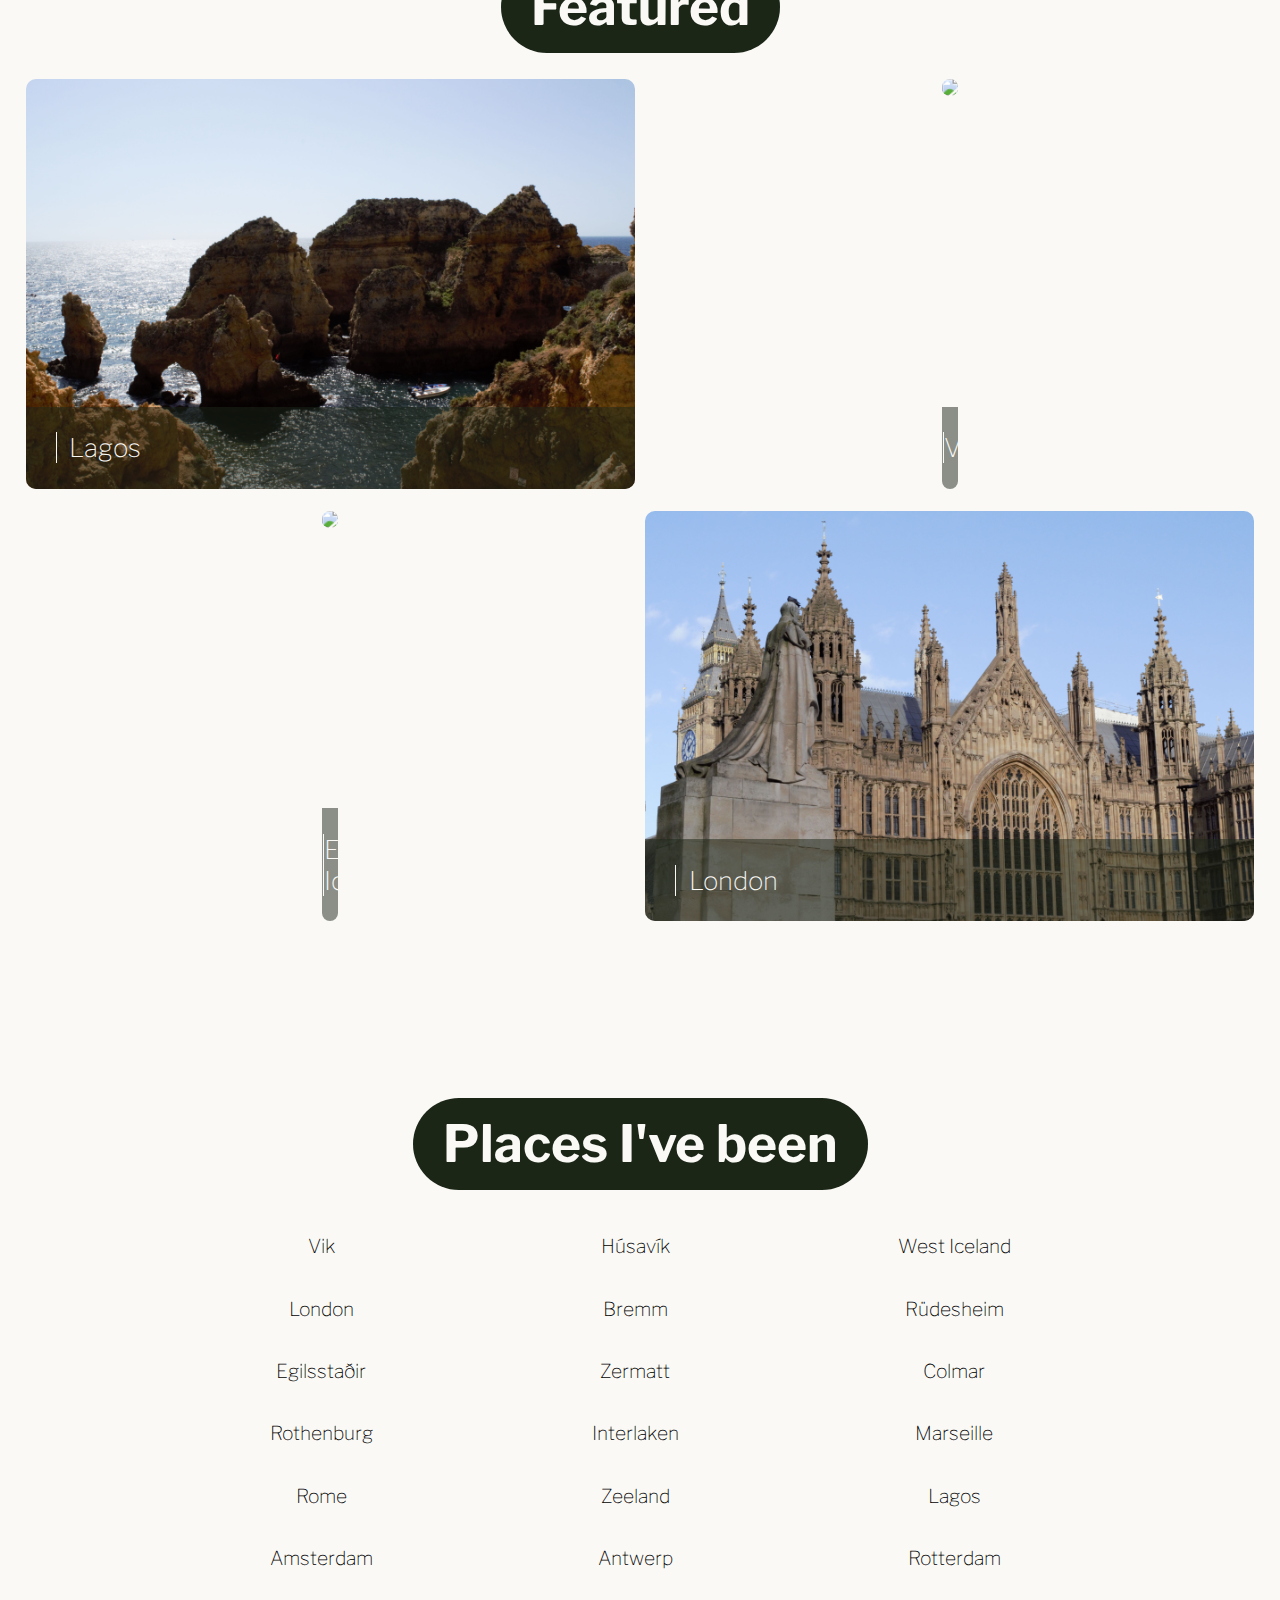
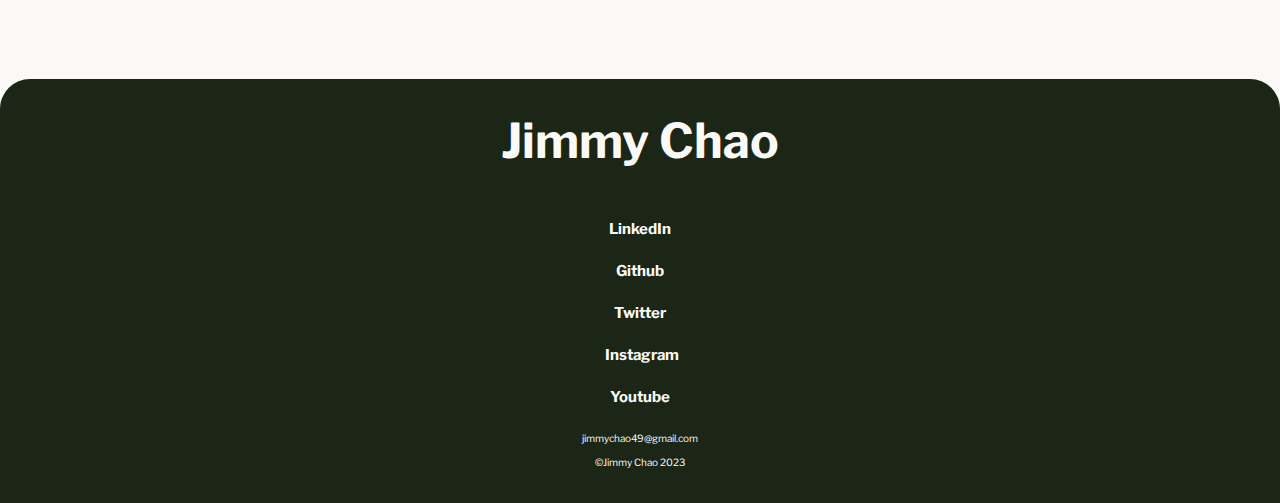
==== commit de4826e1: "changed mobile nav, optimized vik+egilstadir imgs" ====
--- a/index.html
+++ b/index.html
@@ -58,7 +58,7 @@
         </div>
 
     <div class="titlewrapper">        
-        <h2 class="showcasetitle">Portfolio</h2>
+        <h2 class="showcasetitle">Featured</h2>
     </div>
 
     <div class="showcase">
--- a/main.css
+++ b/main.css
@@ -12,7 +12,7 @@
 }
 
 h2 {
-    font-size: 32px;
+    font-size: 4vw;
     margin: 5% 0 5% 0;
     text-align: center;
 }
@@ -28,24 +28,27 @@
         width: 100%;
         height: 50px;
         padding-top: 10px;
-        border-bottom: 1px solid rgba(0,0,0,0.5);
+        /* border-bottom: 1px solid rgba(0,0,0,0.5);
         box-shadow: 1px 1px 3px rgba(0,0,0,0.5);
-        background-color: #1B2617;
+        background-color: #1B2617; */
         border-radius: 0 0 30px 30px;
     }
 
     .navbrand {
-        width: 85%;
+        width: 70%;
         display:inline-block;
-        margin: 0;
+        margin-left: 2%;
+        margin-right: 5%;
         font-size: 10px;
+        background-color: #1B2617;
+        border-radius: 30px;
     }
 
     .navbrand h1 {
-        padding-left: 5%;
         color: #FAF9F6;
         text-shadow: 1px 1px 10px #1B2617;
         transition: color 0.3s;
+        text-align: center;
     }
 
     .navbrand h1:hover {
@@ -60,7 +63,7 @@
         top: 0;
         left: 0;
         background-color: #1B2617;
-        overflow-x: hidden;
+        overflow: hidden;
         transition: 0.5s;
     }
 
@@ -93,18 +96,40 @@
       }
 
       .hamburger {
-        margin-top: 5px;
-        margin-right: 5%;
+        margin-right: 4%;
+        width: 50px;
+        height: 50px;
         float: right;
         color: #FAF9F6;
         text-shadow: 1px 1px 10px #1B2617;
         transition: color 0.3s;
         cursor: pointer;
+        text-align: center;
+        background-color: #1B2617;
+        border-radius: 40px;
+        text-align: center;
       }
 
       .hamburger:hover {
         color: #B8BDB5;
       }
+
+      .hamburger i {
+        text-align: center;
+        padding: 10px;
+        margin: auto;
+        object-position: center;
+      }
+}
+
+@media only screen and (min-width: 767px) {
+    .navbrand {
+        width: 40%;
+    }
+
+    .hamburger {
+        width: 50px;
+    }
 }
 
 @media only screen and (min-width: 1030px) {
@@ -115,6 +140,7 @@
     }
 
     .navbrand {
+        width: auto;
         margin-left: 5%;
         height: 50px;
         display:inline-block;
@@ -240,7 +266,7 @@
     .highlighted {
         display: grid;
         max-height: 500vh;
-        padding: 10vw 3vw 0 3vw;
+        padding: 3vw 3vw 0 3vw;
         margin-bottom: 150px;
     }
 
@@ -335,7 +361,7 @@
     width: auto;
     text-align: center;
     font-size: 5vw;
-    margin-bottom: 50px;
+    margin-bottom: 10px;
     height: auto;
 }
 .showcasetitle {
@@ -348,7 +374,7 @@
     padding: 15px 30px 15px 30px;
     color: #FAF9F6;
     background-color: #1B2617;
-    margin-bottom: 20px;
+    margin-bottom: 0;
 }/* END highlight area */
 
 .arrowup {
